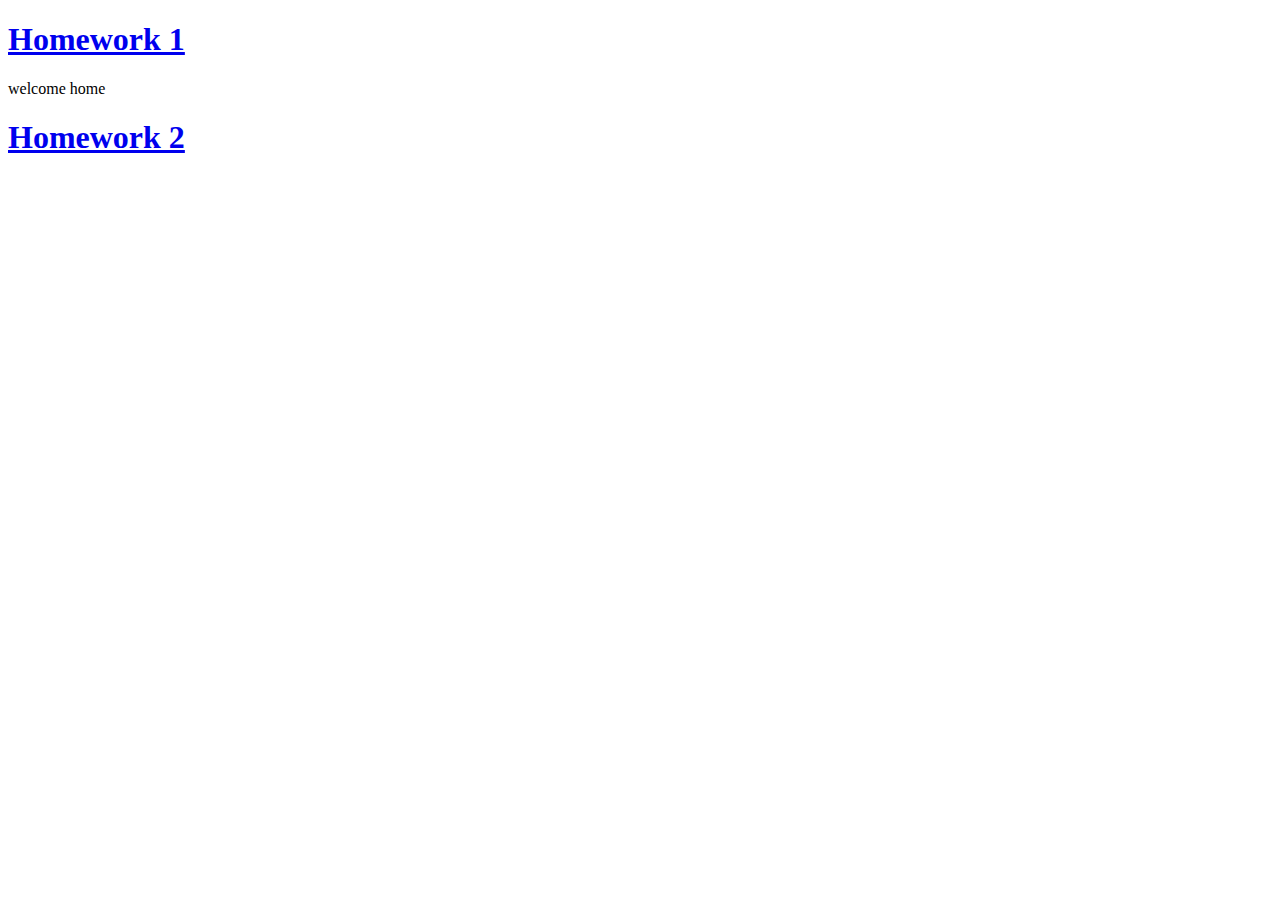
==== home.html @ 85f2f335 "hello" ====
<!DOCTYPE html>
<html>

<head>
    <meta charset="UTF-8">
    <title>title</title>
</head>

<body>
<h1><a href="homework1.html">Homework 1</a></h1>
<p>welcome home</p>
<h1><a href="homework2.html">Homework 2</a></h1>
</body>

</html>
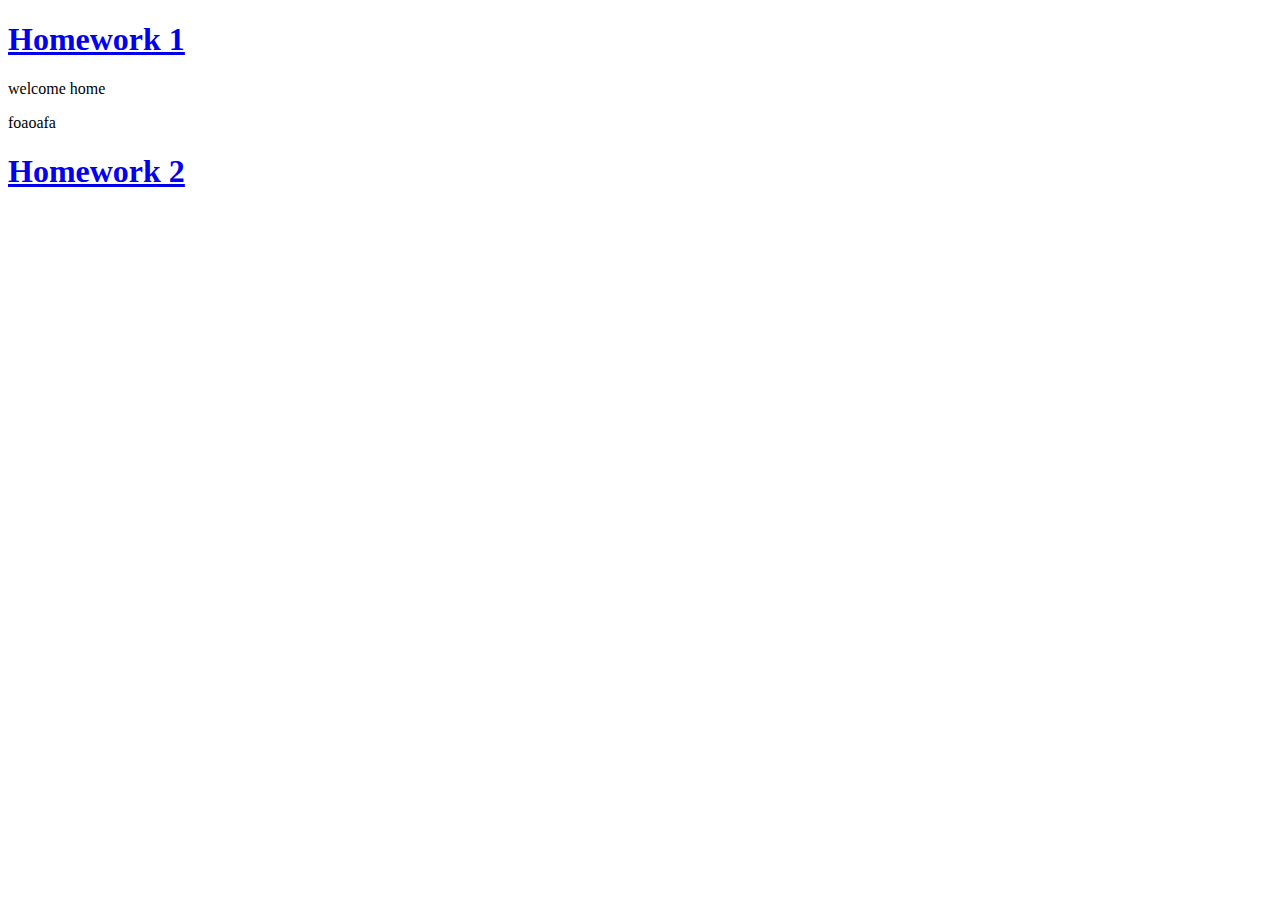
==== commit dfc55d42: "afas" ====
--- a/home.html
+++ b/home.html
@@ -9,6 +9,7 @@
 <body>
 <h1><a href="homework1.html">Homework 1</a></h1>
 <p>welcome home</p>
+<p>foaoafa</p>
 <h1><a href="homework2.html">Homework 2</a></h1>
 </body>
 
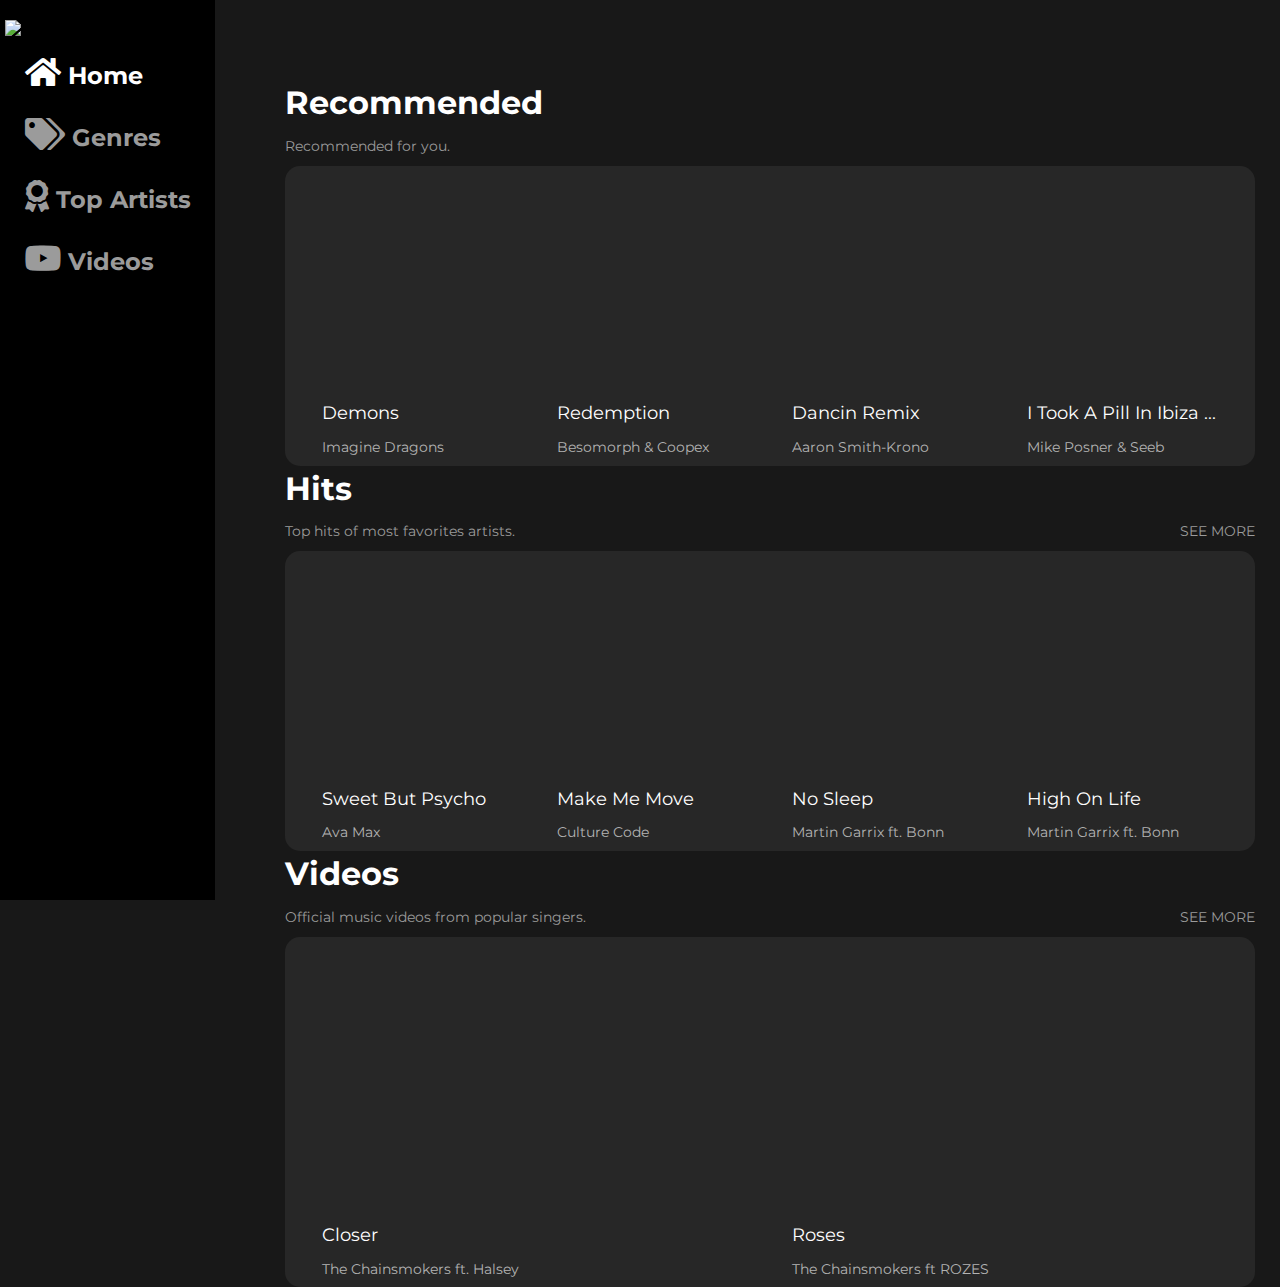
==== commit db81d993: "Fss" ====
--- a/home.html
+++ b/home.html
@@ -1,16 +1,99 @@
 <!DOCTYPE html>
-<html>
-
+<html lang="en">
 <head>
     <meta charset="UTF-8">
-    <title>title</title>
+    <title>Anon - Home</title>
+    <link rel="stylesheet" href="https://maxcdn.bootstrapcdn.com/bootstrap/3.3.7/css/bootstrap.min.css" integrity="sha384-BVYiiSIFeK1dGmJRAkycuHAHRg32OmUcww7on3RYdg4Va+PmSTsz/K68vbdEjh4u" crossorigin="anonymous">
+    <link rel="stylesheet" href="vendors/fontawesome-free-5.11.2-web/css/all.css"/>
+    <link rel="stylesheet" type="text/css" href="css/home.css"/>
+    <link rel="stylesheet" href="https://fonts.googleapis.com/css?family=Montserrat:700,900&display=swap"/>
+    <link rel="icon" type="image/png" href="https://lh3.googleusercontent.com/[base64]s500-no"/>
 </head>
-
 <body>
-<h1><a href="homework1.html">Homework 1</a></h1>
-<p>welcome home</p>
-<p>foaoafa</p>
-<h1><a href="homework2.html">Homework 2</a></h1>
+<div class="row">
+    <section class="left">
+        <a href="https://eqevvsd.herokuapp.com/"><img class="anon" src="https://lh3.googleusercontent.com/[base64]s200-no"/></a>
+        <ul>
+            <li><a class="active" href="http://anonproject.herokuapp.com/"><i class="fas fa-home"></i> Home</a></li>
+            <li><a class="inactive" href="http://anonproject.herokuapp.com/genres.html"><i class="fas fa-tags"></i> Genres</a></li>
+            <li><a class="inactive" href="http://anonproject.herokuapp.com/topartists.html"><i class="fas fa-award"></i> Top Artists</a></li>
+            <li><a class="inactive" href="http://anonproject.herokuapp.com/videos.html"><i class="fab fa-youtube"></i> Videos</a></li>
+        </ul>
+    </section>
+    <section class="right">
+        <div class="msec" style="margin-top: 40px;">
+            <p class="headerl">Recommended</p>
+            <p class="infol">Recommended for you.</p>
+            <div class="col-md-12" style="border-radius: 15px; overflow: hidden;background-color: #272727;height: 300px;">
+                <div style="padding: 22px; height: 100%; overflow: hidden" class="box col-md-3">
+                    <iframe width="100%" height="208.25px" scrolling="yes" frameborder="no" allow="autoplay" src="https://w.soundcloud.com/player/?url=https%3A//api.soundcloud.com/tracks/36650065&color=%239c94a4&auto_play=false&hide_related=true&show_comments=false&show_user=false&show_reposts=false&show_teaser=false&visual=true"></iframe>
+                    <p style="color: #ffffff;  font-size: large;">Demons</p>
+                    <p style="color: #b3b3b3;">Imagine Dragons</p>
+                </div>
+                <div style="overflow: hidden; padding: 22px; height: 100%" class="box col-md-3">
+                    <iframe width="100%" height="208.25px" scrolling="no" frameborder="no" allow="autoplay" src="https://w.soundcloud.com/player/?url=https%3A//api.soundcloud.com/tracks/619885107&color=%23c29675&auto_play=false&hide_related=true&show_comments=false&show_user=false&show_reposts=false&show_teaser=false&visual=true"></iframe>
+                    <p style="color: #ffffff;  font-size: large;">Redemption</p>
+                    <p style="color: #b3b3b3;">Besomorph & Coopex</p>
+                </div>
+                <div style="overflow: hidden; padding: 22px; height: 100%" class="box col-md-3">
+                    <iframe width="100%" height="208.25px" scrolling="no" frameborder="no" allow="autoplay" src="https://w.soundcloud.com/player/?url=https%3A//api.soundcloud.com/tracks/84118776&color=%2355b06a&auto_play=false&hide_related=true&show_comments=false&show_user=false&show_reposts=false&show_teaser=false&visual=true"></iframe>
+                    <p style="color: #ffffff;  font-size: large;">Dancin Remix</p>
+                    <p style="color: #b3b3b3;">Aaron Smith-Krono</p>
+                </div>
+                <div style="overflow: hidden; padding: 22px; height: 100%" class="box col-md-3">
+                    <iframe width="100%" height="208.25px" scrolling="no" frameborder="no" allow="autoplay" src="https://w.soundcloud.com/player/?url=https%3A//api.soundcloud.com/tracks/260013482&color=%23ff5500&auto_play=false&hide_related=true&show_comments=false&show_user=false&show_reposts=false&show_teaser=false&visual=true"></iframe>
+                    <p style="color: #ffffff;  font-size: large;">I Took A Pill In Ibiza ...</p>
+                    <p style="color: #b3b3b3;">Mike Posner & Seeb</p>
+                </div>
+            </div>
+        </div>
+        <div class="msec">
+            <p class="headerl">Hits</p>
+            <a class="seeall" href="#">SEE MORE</a>
+            <p class="infol">Top hits of most favorites artists.</p>
+            <div class="col-md-12" style="border-radius: 15px; overflow: hidden;background-color: #272727;height: 300px;">
+                <div class="col-md-3 box" style="padding: 22px; height: 100%;">
+                    <iframe width="100%" height="208.25px" scrolling="no" frameborder="no" allow="autoplay" src="https://w.soundcloud.com/player/?url=https%3A//api.soundcloud.com/tracks/486495918&color=%23a83044&auto_play=false&hide_related=true&show_comments=false&show_user=false&show_reposts=false&show_teaser=false&visual=true"></iframe>
+                    <p style="color: #ffffff;  font-size: large;">Sweet But Psycho</p>
+                    <p style="color: #b3b3b3;">Ava Max</p>
+                </div>
+                <div class="col-md-3 box" style="padding: 22px; height: 100%;">
+                    <iframe width="100%" height="208.25px" scrolling="no" frameborder="no" allow="autoplay" src="https://w.soundcloud.com/player/?url=https%3A//api.soundcloud.com/tracks/297893459&color=%23847c74&auto_play=false&hide_related=true&show_comments=false&show_user=false&show_reposts=false&show_teaser=false&visual=true"></iframe>
+                    <p style="color: #ffffff;  font-size: large;">Make Me Move</p>
+                    <p style="color: #b3b3b3;">Culture Code</p>
+                </div>
+                <div class="col-md-3 box" style="padding: 22px; height: 100%;">
+                    <iframe width="100%" height="208.25px" scrolling="no" frameborder="no" allow="autoplay" src="https://w.soundcloud.com/player/?url=https%3A//api.soundcloud.com/tracks/578933490&color=%23544c44&auto_play=false&hide_related=true&show_comments=false&show_user=false&show_reposts=false&show_teaser=false&visual=true"></iframe>
+                    <p style="color: #ffffff;  font-size: large;">No Sleep</p>
+                    <p style="color: #b3b3b3;">Martin Garrix ft. Bonn</p>
+                </div>
+                <div class="col-md-3 box" style="padding: 22px; height: 100%;">
+                    <iframe width="100%" height="208.25px" scrolling="no" frameborder="no" allow="autoplay" src="https://w.soundcloud.com/player/?url=https%3A//api.soundcloud.com/tracks/478430433&color=%2318201f&auto_play=false&hide_related=true&show_comments=false&show_user=false&show_reposts=false&show_teaser=false&visual=true"></iframe>
+                    <p style="color: #ffffff;  font-size: large;">High On Life</p>
+                    <p style="color: #b3b3b3;">Martin Garrix ft. Bonn</p>
+                </div>
+            </div>
+        </div>
+        <div class="msec">
+            <p class="headerl">Videos</p>
+            <a class="seeall" href="#">SEE MORE</a>
+            <p class="infol">Official music videos from popular singers.</p>
+            <div class="col-md-12" style="border-radius: 15px; overflow: hidden;background-color: #272727;height: 350px;">
+                <div class="col-md-6 box" style="padding: 22px; height: 100%;">
+                    <iframe width="460" height="259" src="https://www.youtube-nocookie.com/embed/PT2_F-1esPk" frameborder="0" allow="accelerometer; autoplay; encrypted-media; gyroscope; picture-in-picture" allowfullscreen></iframe>
+                    <p style="color: #ffffff;  font-size: large;">Closer</p>
+                    <p style="color: #b3b3b3;">The Chainsmokers ft. Halsey</p>
+                </div>
+                <div class="col-md-6 box" style="padding: 22px; height: 100%;">
+                    <iframe width="460" height="259" src="https://www.youtube-nocookie.com/embed/mBZdHuZCfic" frameborder="0" allow="accelerometer; autoplay; encrypted-media; gyroscope; picture-in-picture" allowfullscreen></iframe>
+                    <p style="color: #ffffff;  font-size: large;">Roses</p>
+                    <p style="color: #b3b3b3;">The Chainsmokers ft ROZES</p>
+                </div>
+            </div>
+        </div>
+    </section>
+</div>
+<script type="text/javascript" src="js/jquery3.4.1.js"></script>
+<script src="https://maxcdn.bootstrapcdn.com/bootstrap/3.3.7/js/bootstrap.min.js" integrity="sha384-Tc5IQib027qvyjSMfHjOMaLkfuWVxZxUPnCJA7l2mCWNIpG9mGCD8wGNIcPD7Txa" crossorigin="anonymous"></script>
 </body>
-
 </html>--- a/css/home.css
+++ b/css/home.css
@@ -0,0 +1,126 @@
+*{
+    font-family: 'Montserrat', sans-serif;
+}
+body{
+    background-color: #181818;
+}
+ul{
+    list-style: none;
+}
+.left li a{
+    text-decoration: none;
+    margin-top: 10px;
+    text-align: center;
+    text-transform: ;
+    font-weight: bold;
+    font-size: x-large;
+    margin-bottom: 20px;
+}
+.active{
+    color: #ffffff;
+}
+.inactive{
+    color: #9b9b9b;
+}
+.left ul li a:hover{
+    color: #ffffff;
+}
+.fa-home{
+    font-size: xx-large;
+    color: #ffffff;
+    padding-top: 20px;
+    padding-bottom: 10px;
+}
+.fa-youtube{
+    font-size: xx-large;
+    color: #9b9b9b;
+    padding-top: 20px;
+    padding-bottom: 10px;
+}
+.fa-tags{
+    font-size: xx-large;
+    color: #9b9b9b;
+    padding-top: 20px;
+    padding-bottom: 10px;
+}
+.fa-award{
+    font-size: xx-large;
+    color: #9b9b9b;
+    padding-top: 20px;
+    padding-bottom: 10px;
+}
+.left{
+    position: fixed;
+    background-color: #000000;
+    float: left;
+    height: 100%;
+    width: 230px;
+}
+.left .anon{
+    margin-left: 20px;
+    margin-top: 20px;
+}
+.right{
+    float: left;
+    padding-left: 230px;
+    width: 100%;
+}
+.headerl{
+    color: #ffffff;
+    font-weight: bold;
+    font-size: xx-large;
+}
+.infol{
+    color: #9b9b9b;
+}
+.right .msec{
+    margin-left: 30px;
+    padding: 40px;
+}
+.seeall{
+    float: right;
+    color: #9b9b9b;
+}
+.seeall:hover{
+    text-decoration: none;
+    color: #ffffff;
+}
+
+
+
+
+
+
+
+
+
+
+
+
+
+
+
+
+
+
+
+
+
+
+
+
+
+
+
+
+
+
+
+
+
+
+
+
+
+
+
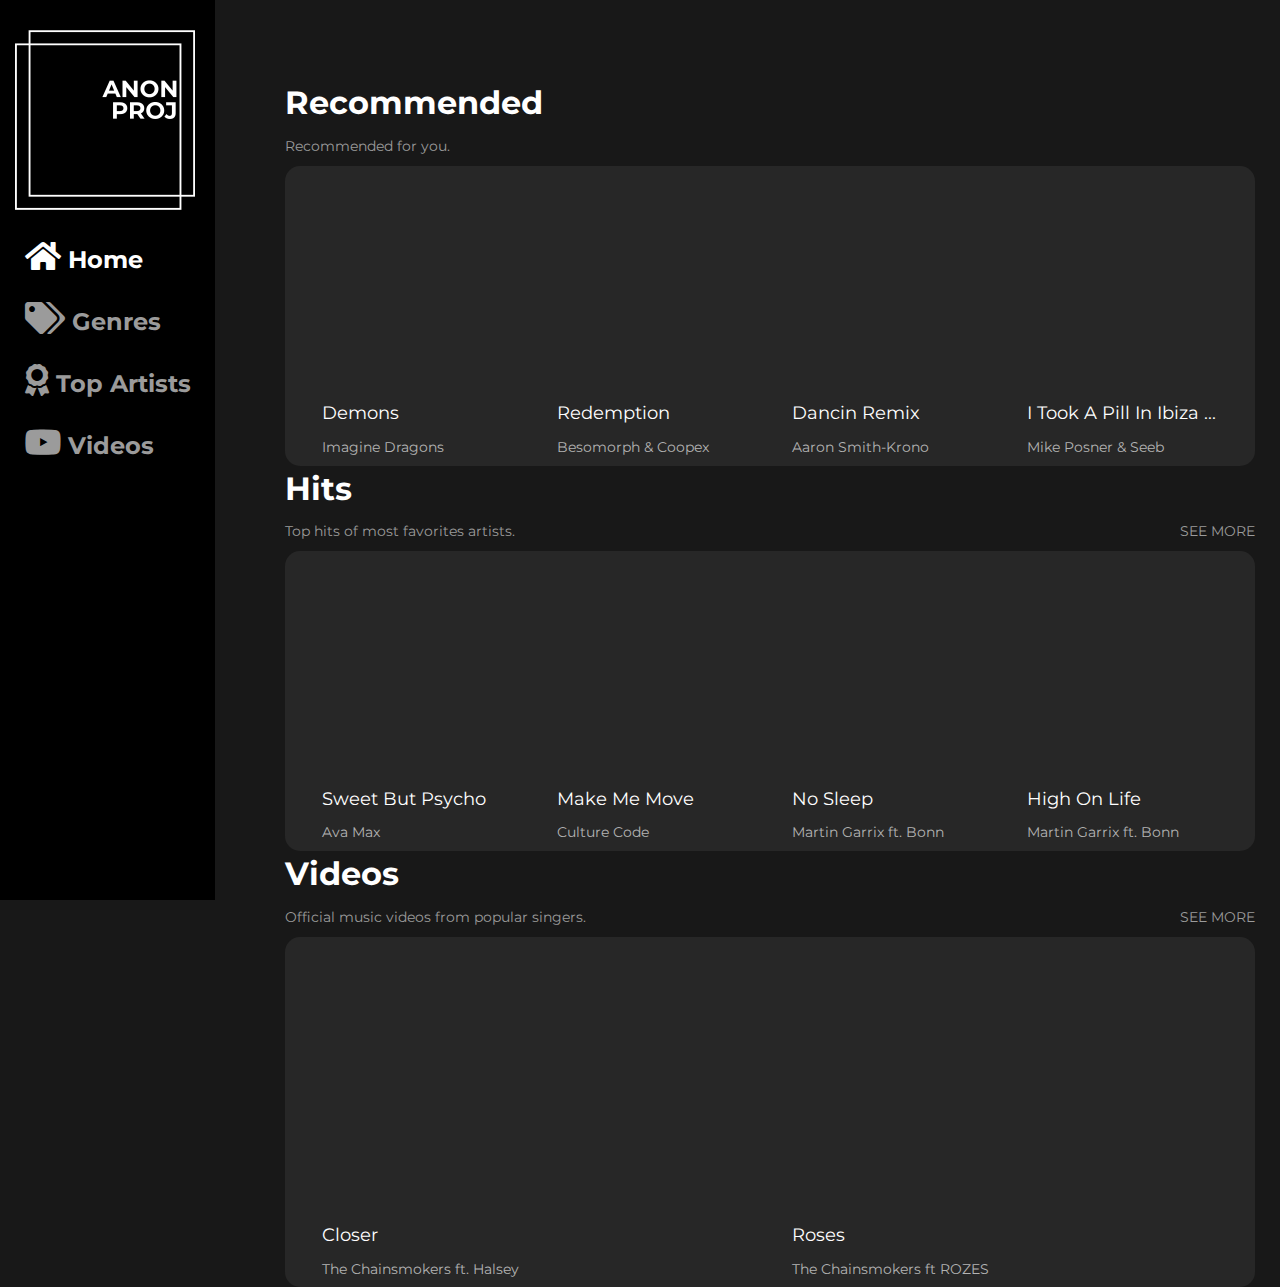
==== commit 214893d7: "Fd" ====
--- a/home.html
+++ b/home.html
@@ -7,12 +7,12 @@
     <link rel="stylesheet" href="vendors/fontawesome-free-5.11.2-web/css/all.css"/>
     <link rel="stylesheet" type="text/css" href="css/home.css"/>
     <link rel="stylesheet" href="https://fonts.googleapis.com/css?family=Montserrat:700,900&display=swap"/>
-    <link rel="icon" type="image/png" href="https://lh3.googleusercontent.com/[base64]s500-no"/>
+    <link rel="icon" type="image/png" href="image/WHITE_ANON.png"/>
 </head>
 <body>
 <div class="row">
     <section class="left">
-        <a href="https://eqevvsd.herokuapp.com/"><img class="anon" src="https://lh3.googleusercontent.com/[base64]s200-no"/></a>
+        <a href="http://anonproject.herokuapp.com/"><img class="anon" src="image/WHITE_ANON.png"/>
         <ul>
             <li><a class="active" href="http://anonproject.herokuapp.com/"><i class="fas fa-home"></i> Home</a></li>
             <li><a class="inactive" href="http://anonproject.herokuapp.com/genres.html"><i class="fas fa-tags"></i> Genres</a></li>
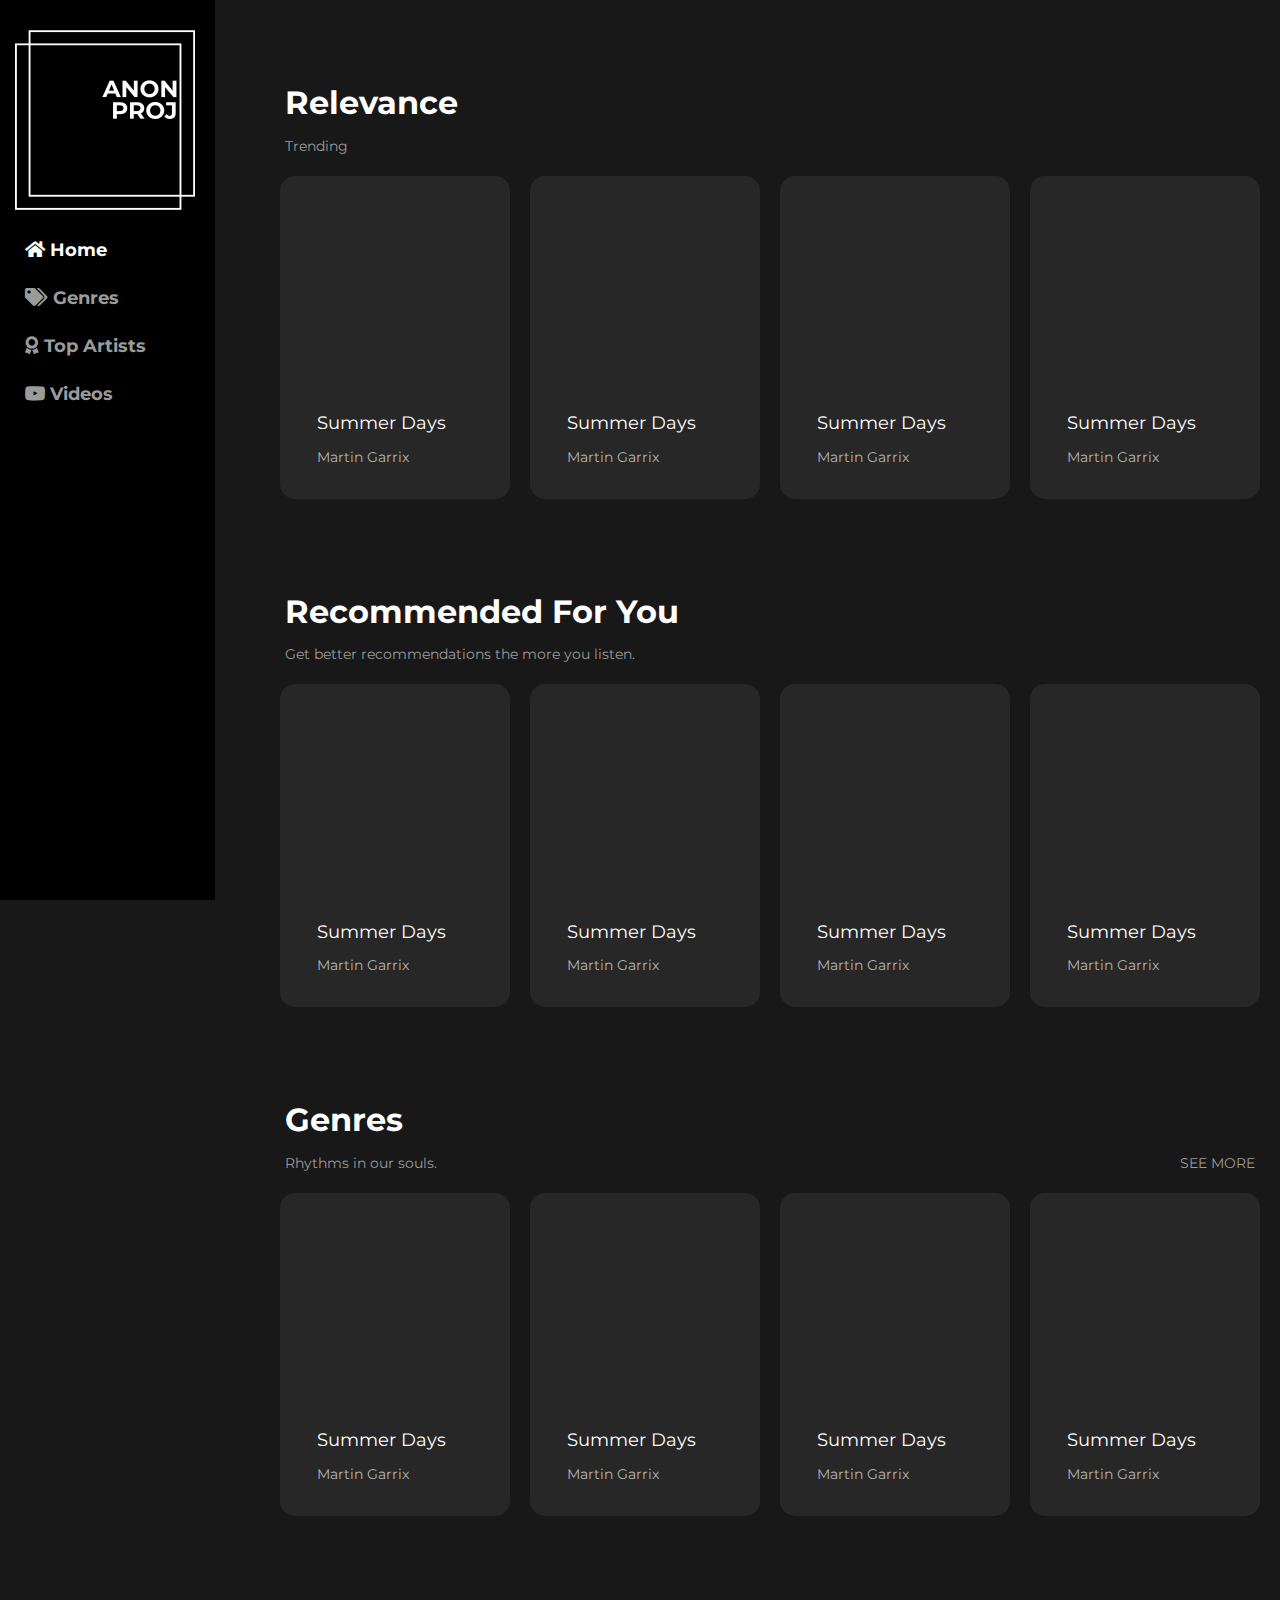
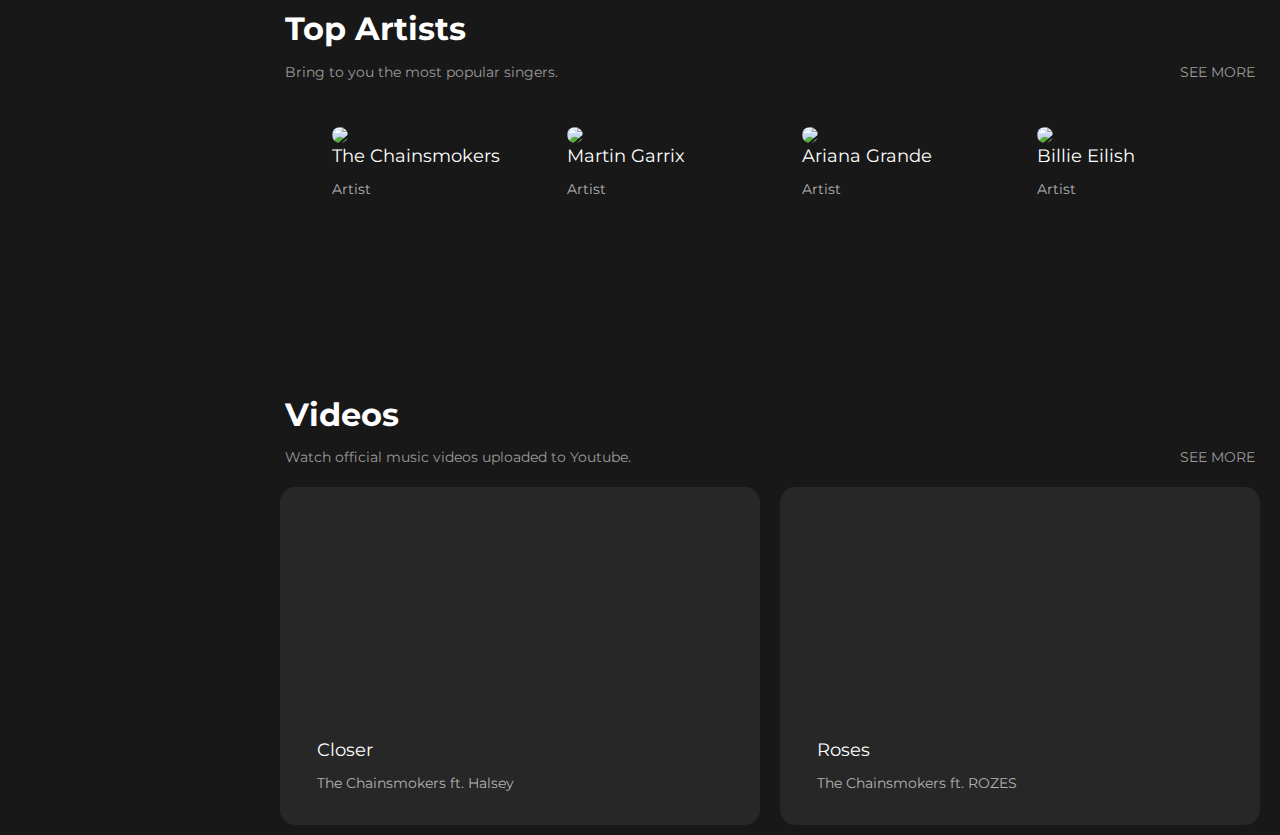
==== commit 068a57ba: "fs" ====
--- a/home.html
+++ b/home.html
@@ -21,73 +21,158 @@
         </ul>
     </section>
     <section class="right">
-        <div class="msec" style="margin-top: 40px;">
-            <p class="headerl">Recommended</p>
-            <p class="infol">Recommended for you.</p>
-            <div class="col-md-12" style="border-radius: 15px; overflow: hidden;background-color: #272727;height: 300px;">
-                <div style="padding: 22px; height: 100%; overflow: hidden" class="box col-md-3">
-                    <iframe width="100%" height="208.25px" scrolling="yes" frameborder="no" allow="autoplay" src="https://w.soundcloud.com/player/?url=https%3A//api.soundcloud.com/tracks/36650065&color=%239c94a4&auto_play=false&hide_related=true&show_comments=false&show_user=false&show_reposts=false&show_teaser=false&visual=true"></iframe>
-                    <p style="color: #ffffff;  font-size: large;">Demons</p>
-                    <p style="color: #b3b3b3;">Imagine Dragons</p>
+        <div class="msec" style="margin-top: 40px">
+        <p class="headerl">Relevance</p>
+        <p class="infol">Trending</p>
+        <div class="row" style=" overflow: hidden;">
+            <div class="col-md-3 box" style="padding: 22px; height: 100%;background-color: #272727;border-radius: 15px;">
+                <div class="col-md-12">
+                    <iframe width="100%" height="208.25px" scrolling="no" frameborder="no" allow="autoplay" src="https://w.soundcloud.com/player/?url=https%3A//api.soundcloud.com/tracks/611175963&color=%23487e86&auto_play=false&hide_related=true&show_comments=false&show_user=false&show_reposts=false&show_teaser=false&visual=true"></iframe>
+                    <p style="color: #ffffff;  font-size: large;">Summer Days</p>
+                    <p style="color: #b3b3b3;">Martin Garrix</p>
                 </div>
-                <div style="overflow: hidden; padding: 22px; height: 100%" class="box col-md-3">
-                    <iframe width="100%" height="208.25px" scrolling="no" frameborder="no" allow="autoplay" src="https://w.soundcloud.com/player/?url=https%3A//api.soundcloud.com/tracks/619885107&color=%23c29675&auto_play=false&hide_related=true&show_comments=false&show_user=false&show_reposts=false&show_teaser=false&visual=true"></iframe>
-                    <p style="color: #ffffff;  font-size: large;">Redemption</p>
-                    <p style="color: #b3b3b3;">Besomorph & Coopex</p>
+             </div>
+            <div class="col-md-3 box" style="padding: 22px; height: 100%;background-color: #272727;border-radius: 15px;">
+                <div class="col-md-12">
+                    <iframe width="100%" height="208.25px" scrolling="no" frameborder="no" allow="autoplay" src="https://w.soundcloud.com/player/?url=https%3A//api.soundcloud.com/tracks/611175963&color=%23487e86&auto_play=false&hide_related=true&show_comments=false&show_user=false&show_reposts=false&show_teaser=false&visual=true"></iframe>
+                    <p style="color: #ffffff;  font-size: large;">Summer Days</p>
+                    <p style="color: #b3b3b3;">Martin Garrix</p>
                 </div>
-                <div style="overflow: hidden; padding: 22px; height: 100%" class="box col-md-3">
-                    <iframe width="100%" height="208.25px" scrolling="no" frameborder="no" allow="autoplay" src="https://w.soundcloud.com/player/?url=https%3A//api.soundcloud.com/tracks/84118776&color=%2355b06a&auto_play=false&hide_related=true&show_comments=false&show_user=false&show_reposts=false&show_teaser=false&visual=true"></iframe>
-                    <p style="color: #ffffff;  font-size: large;">Dancin Remix</p>
-                    <p style="color: #b3b3b3;">Aaron Smith-Krono</p>
+            </div>
+            <div class="col-md-3 box" style="padding: 22px; height: 100%;background-color: #272727;border-radius: 15px;">
+                <div class="col-md-12">
+                    <iframe width="100%" height="208.25px" scrolling="no" frameborder="no" allow="autoplay" src="https://w.soundcloud.com/player/?url=https%3A//api.soundcloud.com/tracks/611175963&color=%23487e86&auto_play=false&hide_related=true&show_comments=false&show_user=false&show_reposts=false&show_teaser=false&visual=true"></iframe>
+                    <p style="color: #ffffff;  font-size: large;">Summer Days</p>
+                     <p style="color: #b3b3b3;">Martin Garrix</p>
                 </div>
-                <div style="overflow: hidden; padding: 22px; height: 100%" class="box col-md-3">
-                    <iframe width="100%" height="208.25px" scrolling="no" frameborder="no" allow="autoplay" src="https://w.soundcloud.com/player/?url=https%3A//api.soundcloud.com/tracks/260013482&color=%23ff5500&auto_play=false&hide_related=true&show_comments=false&show_user=false&show_reposts=false&show_teaser=false&visual=true"></iframe>
-                    <p style="color: #ffffff;  font-size: large;">I Took A Pill In Ibiza ...</p>
-                    <p style="color: #b3b3b3;">Mike Posner & Seeb</p>
+            </div>
+            <div class="col-md-3 box" style="padding: 22px; height: 100%;background-color: #272727;border-radius: 15px;">
+                <div class="col-md-12">
+                    <iframe width="100%" height="208.25px" scrolling="no" frameborder="no" allow="autoplay" src="https://w.soundcloud.com/player/?url=https%3A//api.soundcloud.com/tracks/611175963&color=%23487e86&auto_play=false&hide_related=true&show_comments=false&show_user=false&show_reposts=false&show_teaser=false&visual=true"></iframe>
+                    <p style="color: #ffffff;  font-size: large;">Summer Days</p>
+                    <p style="color: #b3b3b3;">Martin Garrix</p>
+                </div>
+             </div>
+        </div>
+    </div>
+        <div class="msec" style="margin-top: 40px">
+    <p class="headerl">Recommended For You</p>
+    <p class="infol">Get better recommendations the more you listen.</p>
+    <div class="row" style=" overflow: hidden;">
+        <div class="col-md-3 box" style="padding: 22px; height: 100%;background-color: #272727;border-radius: 15px;">
+            <div class="col-md-12">
+                <iframe width="100%" height="208.25px" scrolling="no" frameborder="no" allow="autoplay" src="https://w.soundcloud.com/player/?url=https%3A//api.soundcloud.com/tracks/611175963&color=%23487e86&auto_play=false&hide_related=true&show_comments=false&show_user=false&show_reposts=false&show_teaser=false&visual=true"></iframe>
+                <p style="color: #ffffff;  font-size: large;">Summer Days</p>
+                <p style="color: #b3b3b3;">Martin Garrix</p>
+            </div>
+        </div>
+        <div class="col-md-3 box" style="padding: 22px; height: 100%;background-color: #272727;border-radius: 15px;">
+            <div class="col-md-12">
+                <iframe width="100%" height="208.25px" scrolling="no" frameborder="no" allow="autoplay" src="https://w.soundcloud.com/player/?url=https%3A//api.soundcloud.com/tracks/611175963&color=%23487e86&auto_play=false&hide_related=true&show_comments=false&show_user=false&show_reposts=false&show_teaser=false&visual=true"></iframe>
+                <p style="color: #ffffff;  font-size: large;">Summer Days</p>
+                <p style="color: #b3b3b3;">Martin Garrix</p>
+            </div>
+        </div>
+        <div class="col-md-3 box" style="padding: 22px; height: 100%;background-color: #272727;border-radius: 15px;">
+            <div class="col-md-12">
+                <iframe width="100%" height="208.25px" scrolling="no" frameborder="no" allow="autoplay" src="https://w.soundcloud.com/player/?url=https%3A//api.soundcloud.com/tracks/611175963&color=%23487e86&auto_play=false&hide_related=true&show_comments=false&show_user=false&show_reposts=false&show_teaser=false&visual=true"></iframe>
+                <p style="color: #ffffff;  font-size: large;">Summer Days</p>
+                <p style="color: #b3b3b3;">Martin Garrix</p>
+            </div>
+        </div>
+        <div class="col-md-3 box" style="padding: 22px; height: 100%;background-color: #272727;border-radius: 15px;">
+            <div class="col-md-12">
+                <iframe width="100%" height="208.25px" scrolling="no" frameborder="no" allow="autoplay" src="https://w.soundcloud.com/player/?url=https%3A//api.soundcloud.com/tracks/611175963&color=%23487e86&auto_play=false&hide_related=true&show_comments=false&show_user=false&show_reposts=false&show_teaser=false&visual=true"></iframe>
+                <p style="color: #ffffff;  font-size: large;">Summer Days</p>
+                <p style="color: #b3b3b3;">Martin Garrix</p>
+            </div>
+        </div>
+    </div>
+</div>
+        <div class="msec" style="margin-top: 40px">
+    <p class="headerl">Genres</p>
+    <a class="seeall" href="http://anonproject.herokuapp.com/genres.html">SEE MORE</a>
+    <p class="infol">Rhythms in our souls.</p>
+    <div class="row" style=" overflow: hidden;">
+        <div class="col-md-3 box" style="padding: 22px; height: 100%;background-color: #272727;border-radius: 15px;">
+            <div class="col-md-12">
+                <iframe width="100%" height="208.25px" scrolling="no" frameborder="no" allow="autoplay" src="https://w.soundcloud.com/player/?url=https%3A//api.soundcloud.com/tracks/611175963&color=%23487e86&auto_play=false&hide_related=true&show_comments=false&show_user=false&show_reposts=false&show_teaser=false&visual=true"></iframe>
+                <p style="color: #ffffff;  font-size: large;">Summer Days</p>
+                <p style="color: #b3b3b3;">Martin Garrix</p>
+            </div>
+        </div>
+        <div class="col-md-3 box" style="padding: 22px; height: 100%;background-color: #272727;border-radius: 15px;">
+            <div class="col-md-12">
+                <iframe width="100%" height="208.25px" scrolling="no" frameborder="no" allow="autoplay" src="https://w.soundcloud.com/player/?url=https%3A//api.soundcloud.com/tracks/611175963&color=%23487e86&auto_play=false&hide_related=true&show_comments=false&show_user=false&show_reposts=false&show_teaser=false&visual=true"></iframe>
+                <p style="color: #ffffff;  font-size: large;">Summer Days</p>
+                <p style="color: #b3b3b3;">Martin Garrix</p>
+            </div>
+        </div>
+        <div class="col-md-3 box" style="padding: 22px; height: 100%;background-color: #272727;border-radius: 15px;">
+            <div class="col-md-12">
+                <iframe width="100%" height="208.25px" scrolling="no" frameborder="no" allow="autoplay" src="https://w.soundcloud.com/player/?url=https%3A//api.soundcloud.com/tracks/611175963&color=%23487e86&auto_play=false&hide_related=true&show_comments=false&show_user=false&show_reposts=false&show_teaser=false&visual=true"></iframe>
+                <p style="color: #ffffff;  font-size: large;">Summer Days</p>
+                <p style="color: #b3b3b3;">Martin Garrix</p>
+            </div>
+        </div>
+        <div class="col-md-3 box" style="padding: 22px; height: 100%;background-color: #272727;border-radius: 15px;">
+            <div class="col-md-12">
+                <iframe width="100%" height="208.25px" scrolling="no" frameborder="no" allow="autoplay" src="https://w.soundcloud.com/player/?url=https%3A//api.soundcloud.com/tracks/611175963&color=%23487e86&auto_play=false&hide_related=true&show_comments=false&show_user=false&show_reposts=false&show_teaser=false&visual=true"></iframe>
+                <p style="color: #ffffff;  font-size: large;">Summer Days</p>
+                <p style="color: #b3b3b3;">Martin Garrix</p>
+            </div>
+        </div>
+    </div>
+</div>
+        <div class="msec" style="margin-top: 40px">
+            <p class="headerl">Top Artists</p>
+            <a class="seeall" href="http://anonproject.herokuapp.com/topartists.html">SEE MORE</a>
+            <p class="infol">Bring to you the most popular singers.</p>
+            <div class="col-md-12 col-xs-12 col-sm-12 col-lg-12" style="border-radius: 15px; overflow: hidden; height: 300px;">
+                <div class="col-md-3 col-xs-3 col-sm-3 col-lg-3 box" style="padding: 22px; height: 100%; overflow: hidden;">
+                    <a href="#"><img style="border-radius: 100%; height: auto; width: 100%" src="https://yt3.ggpht.com/a/AGF-l7-l-6j1IgUYneu_oeKHXN7ndtdLslaklRed3g=s288-c-k-c0xffffffff-no-rj-mo"/></a>
+                    <p style="color: #ffffff;  font-size: large;">The Chainsmokers</p>
+                    <p style="color: #b3b3b3;">Artist</p>
+                </div>
+                <div class="col-md-3 col-xs-3 col-sm-3 col-lg-3 box" style="padding: 22px; height: 100%; overflow: hidden;">
+                    <a href="#"><img style="border-radius: 100%; height: auto; width: 100%" src="https://yt3.ggpht.com/a/AGF-l78q93xLts3A_ZL0ZetQ4JpMdeOxq624ENl3tg=s288-c-k-c0xffffffff-no-rj-mo"/></a>
+                    <p style="color: #ffffff;  font-size: large;">Martin Garrix</p>
+                    <p style="color: #b3b3b3;">Artist</p>
+                </div>
+                <div class="col-md-3 col-xs-3 col-sm-3 col-lg-3 box" style="padding: 22px; height: 100%; overflow: hidden;">
+                    <a href="#"><img style="border-radius: 100%; height: auto; width: 100%" src="https://yt3.ggpht.com/a/AGF-l7-lV1E-93ZFAKjZv4B48fb_BArHVPCPGHlLIA=s288-c-k-c0xffffffff-no-rj-mo"/></a>
+                    <p style="color: #ffffff;  font-size: large;">Ariana Grande</p>
+                    <p style="color: #b3b3b3;">Artist</p>
+                </div>
+                <div class="col-md-3 col-xs-3 col-sm-3 col-lg-3 box" style="padding: 22px; height: 100%; overflow: hidden;">
+                    <a href="#"><img style="border-radius: 100%; height: auto; width: 100%" src="https://yt3.ggpht.com/a/AGF-l78g8jP2oznmRKteVHzbBrFQ9PgQsd2tj6N-5g=s288-c-k-c0xffffffff-no-rj-mo"/></a>
+                    <p style="color: #ffffff;  font-size: large;">Billie Eilish</p>
+                    <p style="color: #b3b3b3;">Artist</p>
                 </div>
             </div>
         </div>
-        <div class="msec">
-            <p class="headerl">Hits</p>
-            <a class="seeall" href="#">SEE MORE</a>
-            <p class="infol">Top hits of most favorites artists.</p>
-            <div class="col-md-12" style="border-radius: 15px; overflow: hidden;background-color: #272727;height: 300px;">
-                <div class="col-md-3 box" style="padding: 22px; height: 100%;">
-                    <iframe width="100%" height="208.25px" scrolling="no" frameborder="no" allow="autoplay" src="https://w.soundcloud.com/player/?url=https%3A//api.soundcloud.com/tracks/486495918&color=%23a83044&auto_play=false&hide_related=true&show_comments=false&show_user=false&show_reposts=false&show_teaser=false&visual=true"></iframe>
-                    <p style="color: #ffffff;  font-size: large;">Sweet But Psycho</p>
-                    <p style="color: #b3b3b3;">Ava Max</p>
+        <div class="msec" style="margin-top: 40px">
+            <p class="headerl">Videos</p>
+            <a class="seeall" href="http://anonproject.herokuapp.com/videos.html">SEE MORE</a>
+            <p class="infol">Watch official music videos uploaded to Youtube.</p>
+            <div class="row justify-content-around" style=" overflow: hidden;height: auto;">
+                <div class="col-md-6 box" style="padding: 22px; height: 100%;background-color: #272727;border-radius: 15px;">
+                    <div class="col-md-12">
+                        <div class="embed-responsive embed-responsive-16by9">
+                            <iframe class="embed-responsive-item" src="https://www.youtube-nocookie.com/embed/PT2_F-1esPk" allowfullscreen></iframe>
+                        </div>
+                        <p style="color: #ffffff;  font-size: large;">Closer</p>
+                        <p style="color: #b3b3b3;">The Chainsmokers ft. Halsey</p>
+                    </div>
                 </div>
-                <div class="col-md-3 box" style="padding: 22px; height: 100%;">
-                    <iframe width="100%" height="208.25px" scrolling="no" frameborder="no" allow="autoplay" src="https://w.soundcloud.com/player/?url=https%3A//api.soundcloud.com/tracks/297893459&color=%23847c74&auto_play=false&hide_related=true&show_comments=false&show_user=false&show_reposts=false&show_teaser=false&visual=true"></iframe>
-                    <p style="color: #ffffff;  font-size: large;">Make Me Move</p>
-                    <p style="color: #b3b3b3;">Culture Code</p>
-                </div>
-                <div class="col-md-3 box" style="padding: 22px; height: 100%;">
-                    <iframe width="100%" height="208.25px" scrolling="no" frameborder="no" allow="autoplay" src="https://w.soundcloud.com/player/?url=https%3A//api.soundcloud.com/tracks/578933490&color=%23544c44&auto_play=false&hide_related=true&show_comments=false&show_user=false&show_reposts=false&show_teaser=false&visual=true"></iframe>
-                    <p style="color: #ffffff;  font-size: large;">No Sleep</p>
-                    <p style="color: #b3b3b3;">Martin Garrix ft. Bonn</p>
-                </div>
-                <div class="col-md-3 box" style="padding: 22px; height: 100%;">
-                    <iframe width="100%" height="208.25px" scrolling="no" frameborder="no" allow="autoplay" src="https://w.soundcloud.com/player/?url=https%3A//api.soundcloud.com/tracks/478430433&color=%2318201f&auto_play=false&hide_related=true&show_comments=false&show_user=false&show_reposts=false&show_teaser=false&visual=true"></iframe>
-                    <p style="color: #ffffff;  font-size: large;">High On Life</p>
-                    <p style="color: #b3b3b3;">Martin Garrix ft. Bonn</p>
-                </div>
-            </div>
-        </div>
-        <div class="msec">
-            <p class="headerl">Videos</p>
-            <a class="seeall" href="#">SEE MORE</a>
-            <p class="infol">Official music videos from popular singers.</p>
-            <div class="col-md-12" style="border-radius: 15px; overflow: hidden;background-color: #272727;height: 350px;">
-                <div class="col-md-6 box" style="padding: 22px; height: 100%;">
-                    <iframe width="460" height="259" src="https://www.youtube-nocookie.com/embed/PT2_F-1esPk" frameborder="0" allow="accelerometer; autoplay; encrypted-media; gyroscope; picture-in-picture" allowfullscreen></iframe>
-                    <p style="color: #ffffff;  font-size: large;">Closer</p>
-                    <p style="color: #b3b3b3;">The Chainsmokers ft. Halsey</p>
-                </div>
-                <div class="col-md-6 box" style="padding: 22px; height: 100%;">
-                    <iframe width="460" height="259" src="https://www.youtube-nocookie.com/embed/mBZdHuZCfic" frameborder="0" allow="accelerometer; autoplay; encrypted-media; gyroscope; picture-in-picture" allowfullscreen></iframe>
-                    <p style="color: #ffffff;  font-size: large;">Roses</p>
-                    <p style="color: #b3b3b3;">The Chainsmokers ft ROZES</p>
+                <div class="col-md-6 box" style="padding: 22px; height: 100%;background-color: #272727;border-radius: 15px;">
+                    <div class="col-md-12">
+                        <div class="embed-responsive embed-responsive-16by9">
+                            <iframe class="embed-responsive-item" src="https://www.youtube-nocookie.com/embed/mBZdHuZCfic" allowfullscreen></iframe>
+                        </div>
+                        <p style="color: #ffffff;  font-size: large;">Roses</p>
+                        <p style="color: #b3b3b3;">The Chainsmokers ft. ROZES</p>
+                    </div>
                 </div>
             </div>
         </div>
--- a/css/home.css
+++ b/css/home.css
@@ -13,7 +13,7 @@
     text-align: center;
     text-transform: ;
     font-weight: bold;
-    font-size: x-large;
+    font-size: large;
     margin-bottom: 20px;
 }
 .active{
@@ -26,25 +26,25 @@
     color: #ffffff;
 }
 .fa-home{
-    font-size: xx-large;
+    font-size: large;
     color: #ffffff;
     padding-top: 20px;
     padding-bottom: 10px;
 }
 .fa-youtube{
-    font-size: xx-large;
+    font-size: large;
     color: #9b9b9b;
     padding-top: 20px;
     padding-bottom: 10px;
 }
 .fa-tags{
-    font-size: xx-large;
+    font-size: large;
     color: #9b9b9b;
     padding-top: 20px;
     padding-bottom: 10px;
 }
 .fa-award{
-    font-size: xx-large;
+    font-size: large;
     color: #9b9b9b;
     padding-top: 20px;
     padding-bottom: 10px;
@@ -75,7 +75,7 @@
 }
 .right .msec{
     margin-left: 30px;
-    padding: 40px;
+    padding: 40px 40px 0px 40px;
 }
 .seeall{
     float: right;
@@ -84,6 +84,14 @@
 .seeall:hover{
     text-decoration: none;
     color: #ffffff;
+}
+.col-md-3{
+    margin:10px;
+    width: calc(25% - 20px);
+}
+.col-md-6{
+    margin:10px;
+    width: calc(50% - 20px);
 }
 
 
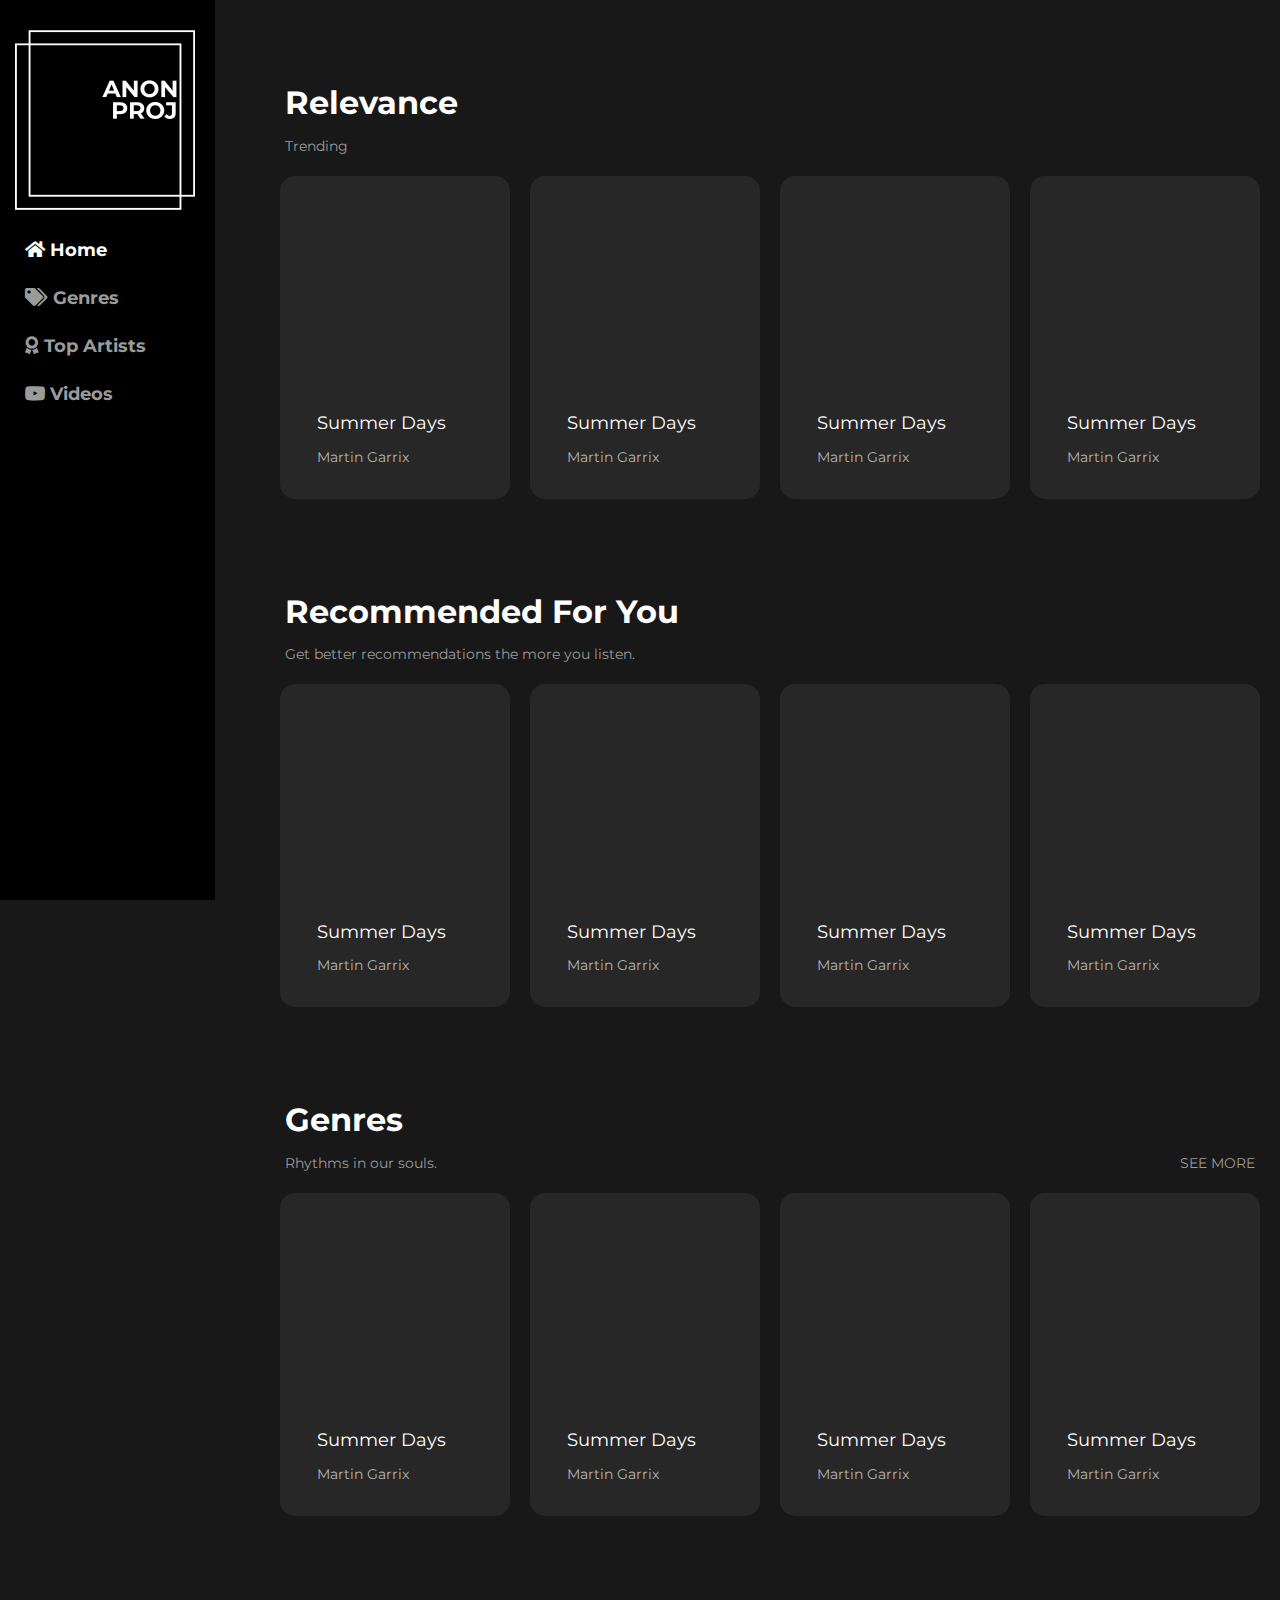
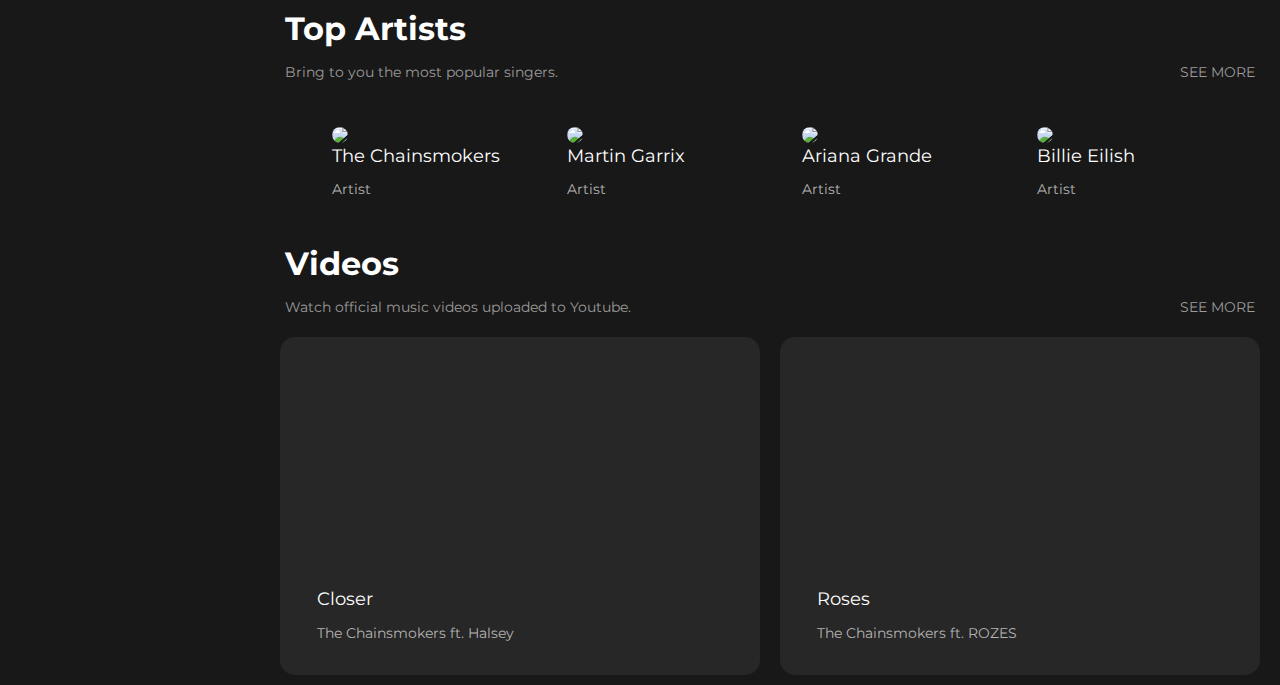
==== commit 49a37436: "fds" ====
--- a/home.html
+++ b/home.html
@@ -128,7 +128,7 @@
             <p class="headerl">Top Artists</p>
             <a class="seeall" href="http://anonproject.herokuapp.com/topartists.html">SEE MORE</a>
             <p class="infol">Bring to you the most popular singers.</p>
-            <div class="col-md-12 col-xs-12 col-sm-12 col-lg-12" style="border-radius: 15px; overflow: hidden; height: 300px;">
+            <div class="col-md-12 col-xs-12 col-sm-12 col-lg-12" style="border-radius: 15px; overflow: hidden;">
                 <div class="col-md-3 col-xs-3 col-sm-3 col-lg-3 box" style="padding: 22px; height: 100%; overflow: hidden;">
                     <a href="#"><img style="border-radius: 100%; height: auto; width: 100%" src="https://yt3.ggpht.com/a/AGF-l7-l-6j1IgUYneu_oeKHXN7ndtdLslaklRed3g=s288-c-k-c0xffffffff-no-rj-mo"/></a>
                     <p style="color: #ffffff;  font-size: large;">The Chainsmokers</p>
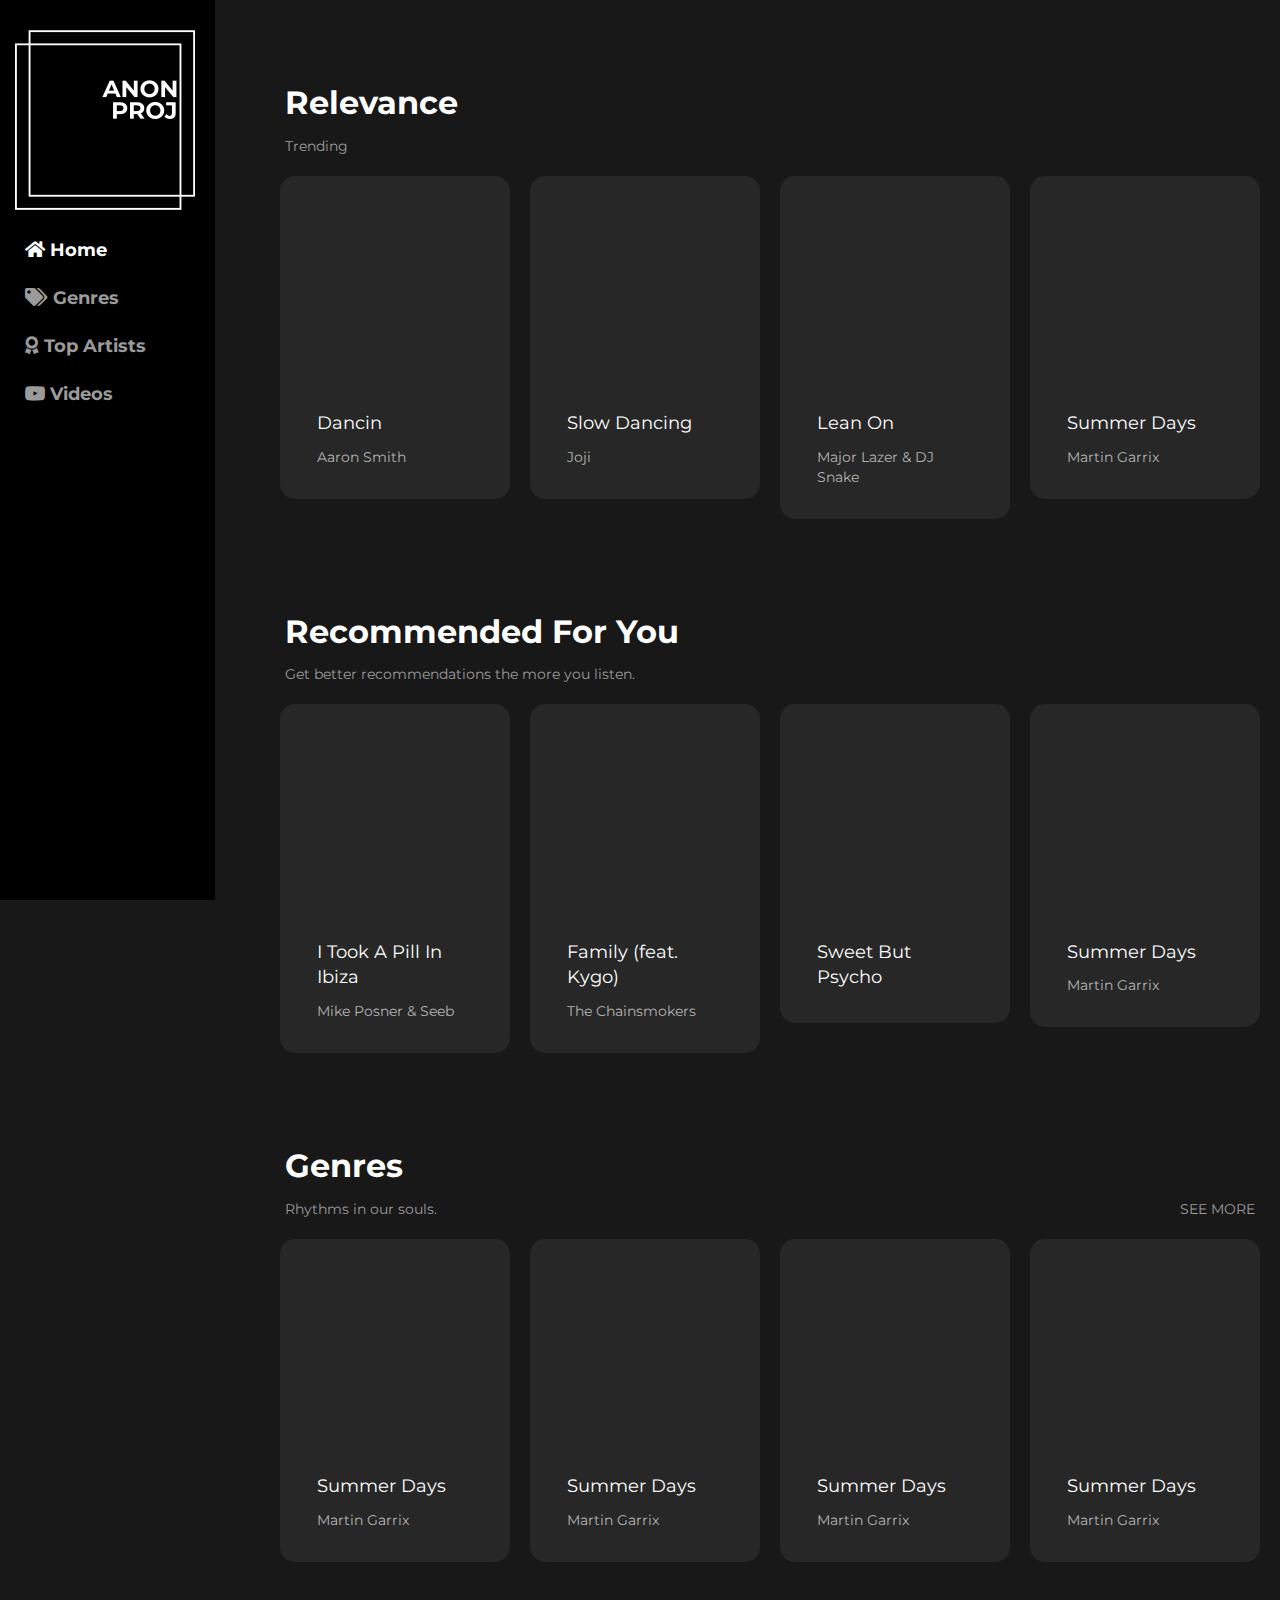
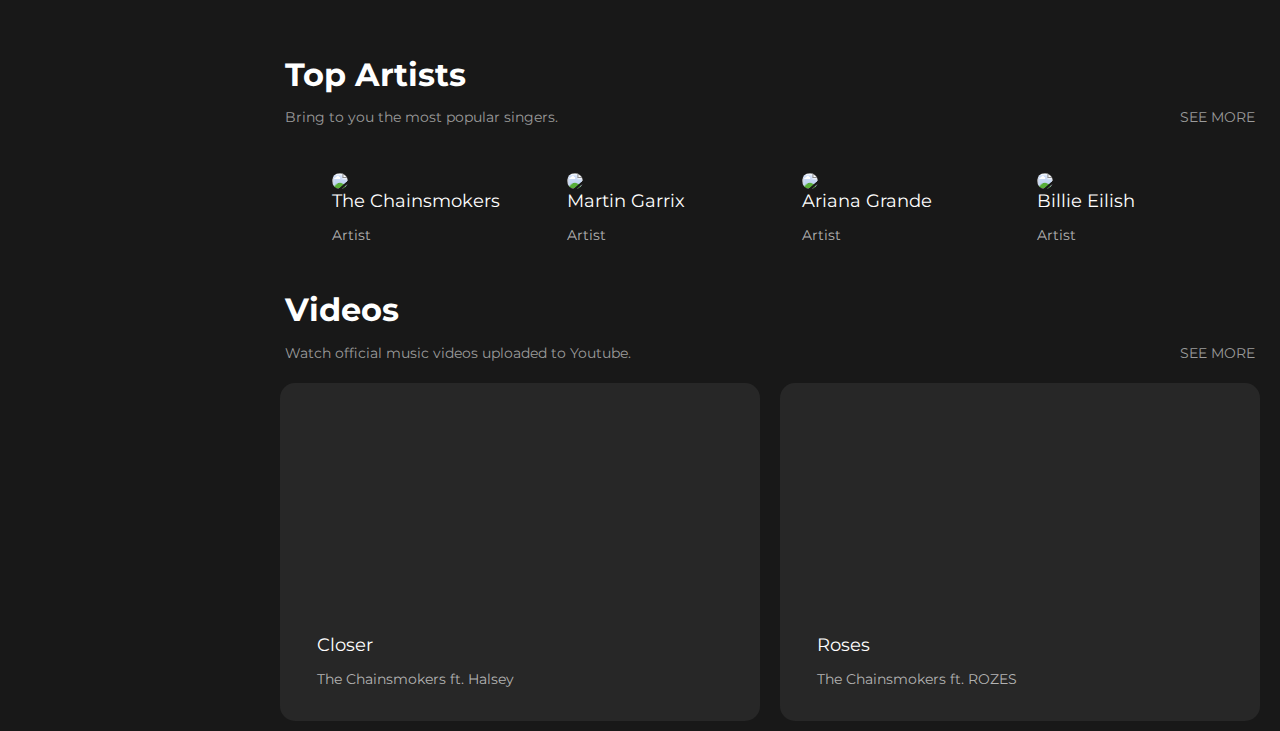
==== commit 1b932c11: "fd" ====
--- a/home.html
+++ b/home.html
@@ -27,23 +27,23 @@
         <div class="row" style=" overflow: hidden;">
             <div class="col-md-3 box" style="padding: 22px; height: 100%;background-color: #272727;border-radius: 15px;">
                 <div class="col-md-12">
-                    <iframe width="100%" height="208.25px" scrolling="no" frameborder="no" allow="autoplay" src="https://w.soundcloud.com/player/?url=https%3A//api.soundcloud.com/tracks/611175963&color=%23487e86&auto_play=false&hide_related=true&show_comments=false&show_user=false&show_reposts=false&show_teaser=false&visual=true"></iframe>
-                    <p style="color: #ffffff;  font-size: large;">Summer Days</p>
-                    <p style="color: #b3b3b3;">Martin Garrix</p>
+                    <iframe width="100%" height="208.25px" scrolling="no" frameborder="no" allow="autoplay" src="https://w.soundcloud.com/player/?url=https%3A//api.soundcloud.com/tracks/84118776&color=%23487e86&auto_play=false&hide_related=true&show_comments=false&show_user=false&show_reposts=false&show_teaser=false&visual=true"></iframe>
+                    <p style="color: #ffffff;  font-size: large;">Dancin</p>
+                    <p style="color: #b3b3b3;">Aaron Smith</p>
                 </div>
              </div>
             <div class="col-md-3 box" style="padding: 22px; height: 100%;background-color: #272727;border-radius: 15px;">
                 <div class="col-md-12">
-                    <iframe width="100%" height="208.25px" scrolling="no" frameborder="no" allow="autoplay" src="https://w.soundcloud.com/player/?url=https%3A//api.soundcloud.com/tracks/611175963&color=%23487e86&auto_play=false&hide_related=true&show_comments=false&show_user=false&show_reposts=false&show_teaser=false&visual=true"></iframe>
-                    <p style="color: #ffffff;  font-size: large;">Summer Days</p>
-                    <p style="color: #b3b3b3;">Martin Garrix</p>
+                    <iframe width="100%" height="208.25px" scrolling="no" frameborder="no" allow="autoplay" src="https://w.soundcloud.com/player/?url=https%3A//api.soundcloud.com/tracks/499967226&color=%23487e86&auto_play=false&hide_related=true&show_comments=false&show_user=false&show_reposts=false&show_teaser=false&visual=true"></iframe>
+                    <p style="color: #ffffff;  font-size: large;">Slow Dancing</p>
+                    <p style="color: #b3b3b3;">Joji</p>
                 </div>
             </div>
             <div class="col-md-3 box" style="padding: 22px; height: 100%;background-color: #272727;border-radius: 15px;">
                 <div class="col-md-12">
-                    <iframe width="100%" height="208.25px" scrolling="no" frameborder="no" allow="autoplay" src="https://w.soundcloud.com/player/?url=https%3A//api.soundcloud.com/tracks/611175963&color=%23487e86&auto_play=false&hide_related=true&show_comments=false&show_user=false&show_reposts=false&show_teaser=false&visual=true"></iframe>
-                    <p style="color: #ffffff;  font-size: large;">Summer Days</p>
-                     <p style="color: #b3b3b3;">Martin Garrix</p>
+                    <iframe width="100%" height="208.25px" scrolling="no" frameborder="no" allow="autoplay" src="https://w.soundcloud.com/player/?url=https%3A//api.soundcloud.com/tracks/193781466&color=%23487e86&auto_play=false&hide_related=true&show_comments=false&show_user=false&show_reposts=false&show_teaser=false&visual=true"></iframe>
+                    <p style="color: #ffffff;  font-size: large;">Lean On</p>
+                     <p style="color: #b3b3b3;">Major Lazer & DJ Snake</p>
                 </div>
             </div>
             <div class="col-md-3 box" style="padding: 22px; height: 100%;background-color: #272727;border-radius: 15px;">
@@ -61,28 +61,28 @@
     <div class="row" style=" overflow: hidden;">
         <div class="col-md-3 box" style="padding: 22px; height: 100%;background-color: #272727;border-radius: 15px;">
             <div class="col-md-12">
-                <iframe width="100%" height="208.25px" scrolling="no" frameborder="no" allow="autoplay" src="https://w.soundcloud.com/player/?url=https%3A//api.soundcloud.com/tracks/611175963&color=%23487e86&auto_play=false&hide_related=true&show_comments=false&show_user=false&show_reposts=false&show_teaser=false&visual=true"></iframe>
-                <p style="color: #ffffff;  font-size: large;">Summer Days</p>
-                <p style="color: #b3b3b3;">Martin Garrix</p>
+                <iframe width="100%" height="208.25px" scrolling="no" frameborder="no" allow="autoplay" src="https://w.soundcloud.com/player/?url=https%3A//api.soundcloud.com/tracks/260013482&color=%23487e86&auto_play=false&hide_related=true&show_comments=false&show_user=false&show_reposts=false&show_teaser=false&visual=true"></iframe>
+                <p style="color: #ffffff;  font-size: large;">I Took A Pill In Ibiza</p>
+                <p style="color: #b3b3b3;">Mike Posner & Seeb</p>
             </div>
         </div>
         <div class="col-md-3 box" style="padding: 22px; height: 100%;background-color: #272727;border-radius: 15px;">
             <div class="col-md-12">
-                <iframe width="100%" height="208.25px" scrolling="no" frameborder="no" allow="autoplay" src="https://w.soundcloud.com/player/?url=https%3A//api.soundcloud.com/tracks/611175963&color=%23487e86&auto_play=false&hide_related=true&show_comments=false&show_user=false&show_reposts=false&show_teaser=false&visual=true"></iframe>
-                <p style="color: #ffffff;  font-size: large;">Summer Days</p>
-                <p style="color: #b3b3b3;">Martin Garrix</p>
+                <iframe width="100%" height="208.25px" scrolling="no" frameborder="no" allow="autoplay" src="https://w.soundcloud.com/player/?url=https%3A//api.soundcloud.com/tracks/723943714&color=%23487e86&auto_play=false&hide_related=true&show_comments=false&show_user=false&show_reposts=false&show_teaser=false&visual=true"></iframe>
+                <p style="color: #ffffff;  font-size: large;">Family (feat. Kygo)</p>
+                <p style="color: #b3b3b3;">The Chainsmokers</p>
             </div>
         </div>
         <div class="col-md-3 box" style="padding: 22px; height: 100%;background-color: #272727;border-radius: 15px;">
             <div class="col-md-12">
-                <iframe width="100%" height="208.25px" scrolling="no" frameborder="no" allow="autoplay" src="https://w.soundcloud.com/player/?url=https%3A//api.soundcloud.com/tracks/611175963&color=%23487e86&auto_play=false&hide_related=true&show_comments=false&show_user=false&show_reposts=false&show_teaser=false&visual=true"></iframe>
-                <p style="color: #ffffff;  font-size: large;">Summer Days</p>
-                <p style="color: #b3b3b3;">Martin Garrix</p>
+                <iframe width="100%" height="208.25px" scrolling="no" frameborder="no" allow="autoplay" src="https://w.soundcloud.com/player/?url=https%3A//api.soundcloud.com/tracks/486495918&color=%23487e86&auto_play=false&hide_related=true&show_comments=false&show_user=false&show_reposts=false&show_teaser=false&visual=true"></iframe>
+                <p style="color: #ffffff;  font-size: large;">Sweet But Psycho</p>
+                <p style="color: #b3b3b3;"></p>
             </div>
         </div>
         <div class="col-md-3 box" style="padding: 22px; height: 100%;background-color: #272727;border-radius: 15px;">
             <div class="col-md-12">
-                <iframe width="100%" height="208.25px" scrolling="no" frameborder="no" allow="autoplay" src="https://w.soundcloud.com/player/?url=https%3A//api.soundcloud.com/tracks/611175963&color=%23487e86&auto_play=false&hide_related=true&show_comments=false&show_user=false&show_reposts=false&show_teaser=false&visual=true"></iframe>
+                <iframe width="100%" height="208.25px" scrolling="no" frameborder="no" allow="autoplay" src="https://w.soundcloud.com/player/?url=https%3A//api.soundcloud.com/tracks/578933490&color=%23487e86&auto_play=false&hide_related=true&show_comments=false&show_user=false&show_reposts=false&show_teaser=false&visual=true"></iframe>
                 <p style="color: #ffffff;  font-size: large;">Summer Days</p>
                 <p style="color: #b3b3b3;">Martin Garrix</p>
             </div>
@@ -96,28 +96,28 @@
     <div class="row" style=" overflow: hidden;">
         <div class="col-md-3 box" style="padding: 22px; height: 100%;background-color: #272727;border-radius: 15px;">
             <div class="col-md-12">
-                <iframe width="100%" height="208.25px" scrolling="no" frameborder="no" allow="autoplay" src="https://w.soundcloud.com/player/?url=https%3A//api.soundcloud.com/tracks/611175963&color=%23487e86&auto_play=false&hide_related=true&show_comments=false&show_user=false&show_reposts=false&show_teaser=false&visual=true"></iframe>
+                <iframe width="100%" height="208.25px" scrolling="no" frameborder="no" allow="autoplay" src="https://w.soundcloud.com/player/?url=https%3A//api.soundcloud.com/tracks/597146499&color=%23487e86&auto_play=false&hide_related=true&show_comments=false&show_user=false&show_reposts=false&show_teaser=false&visual=true"></iframe>
                 <p style="color: #ffffff;  font-size: large;">Summer Days</p>
                 <p style="color: #b3b3b3;">Martin Garrix</p>
             </div>
         </div>
         <div class="col-md-3 box" style="padding: 22px; height: 100%;background-color: #272727;border-radius: 15px;">
             <div class="col-md-12">
-                <iframe width="100%" height="208.25px" scrolling="no" frameborder="no" allow="autoplay" src="https://w.soundcloud.com/player/?url=https%3A//api.soundcloud.com/tracks/611175963&color=%23487e86&auto_play=false&hide_related=true&show_comments=false&show_user=false&show_reposts=false&show_teaser=false&visual=true"></iframe>
+                <iframe width="100%" height="208.25px" scrolling="no" frameborder="no" allow="autoplay" src="https://w.soundcloud.com/player/?url=https%3A//api.soundcloud.com/tracks/539018871&color=%23487e86&auto_play=false&hide_related=true&show_comments=false&show_user=false&show_reposts=false&show_teaser=false&visual=true"></iframe>
                 <p style="color: #ffffff;  font-size: large;">Summer Days</p>
                 <p style="color: #b3b3b3;">Martin Garrix</p>
             </div>
         </div>
         <div class="col-md-3 box" style="padding: 22px; height: 100%;background-color: #272727;border-radius: 15px;">
             <div class="col-md-12">
-                <iframe width="100%" height="208.25px" scrolling="no" frameborder="no" allow="autoplay" src="https://w.soundcloud.com/player/?url=https%3A//api.soundcloud.com/tracks/611175963&color=%23487e86&auto_play=false&hide_related=true&show_comments=false&show_user=false&show_reposts=false&show_teaser=false&visual=true"></iframe>
+                <iframe width="100%" height="208.25px" scrolling="no" frameborder="no" allow="autoplay" src="https://w.soundcloud.com/player/?url=https%3A//api.soundcloud.com/tracks/661420877&color=%23487e86&auto_play=false&hide_related=true&show_comments=false&show_user=false&show_reposts=false&show_teaser=false&visual=true"></iframe>
                 <p style="color: #ffffff;  font-size: large;">Summer Days</p>
                 <p style="color: #b3b3b3;">Martin Garrix</p>
             </div>
         </div>
         <div class="col-md-3 box" style="padding: 22px; height: 100%;background-color: #272727;border-radius: 15px;">
             <div class="col-md-12">
-                <iframe width="100%" height="208.25px" scrolling="no" frameborder="no" allow="autoplay" src="https://w.soundcloud.com/player/?url=https%3A//api.soundcloud.com/tracks/611175963&color=%23487e86&auto_play=false&hide_related=true&show_comments=false&show_user=false&show_reposts=false&show_teaser=false&visual=true"></iframe>
+                <iframe width="100%" height="208.25px" scrolling="no" frameborder="no" allow="autoplay" src="https://w.soundcloud.com/player/?url=https%3A//api.soundcloud.com/tracks/285701757&color=%23487e86&auto_play=false&hide_related=true&show_comments=false&show_user=false&show_reposts=false&show_teaser=false&visual=true"></iframe>
                 <p style="color: #ffffff;  font-size: large;">Summer Days</p>
                 <p style="color: #b3b3b3;">Martin Garrix</p>
             </div>
@@ -128,7 +128,8 @@
             <p class="headerl">Top Artists</p>
             <a class="seeall" href="http://anonproject.herokuapp.com/topartists.html">SEE MORE</a>
             <p class="infol">Bring to you the most popular singers.</p>
-            <div class="col-md-12 col-xs-12 col-sm-12 col-lg-12" style="border-radius: 15px; overflow: hidden;">
+            <div class="col-md-12 col-xs-12 col-sm-12 col-lg-12" style="border-radius: 15px; overflow: hidden;
+">
                 <div class="col-md-3 col-xs-3 col-sm-3 col-lg-3 box" style="padding: 22px; height: 100%; overflow: hidden;">
                     <a href="#"><img style="border-radius: 100%; height: auto; width: 100%" src="https://yt3.ggpht.com/a/AGF-l7-l-6j1IgUYneu_oeKHXN7ndtdLslaklRed3g=s288-c-k-c0xffffffff-no-rj-mo"/></a>
                     <p style="color: #ffffff;  font-size: large;">The Chainsmokers</p>
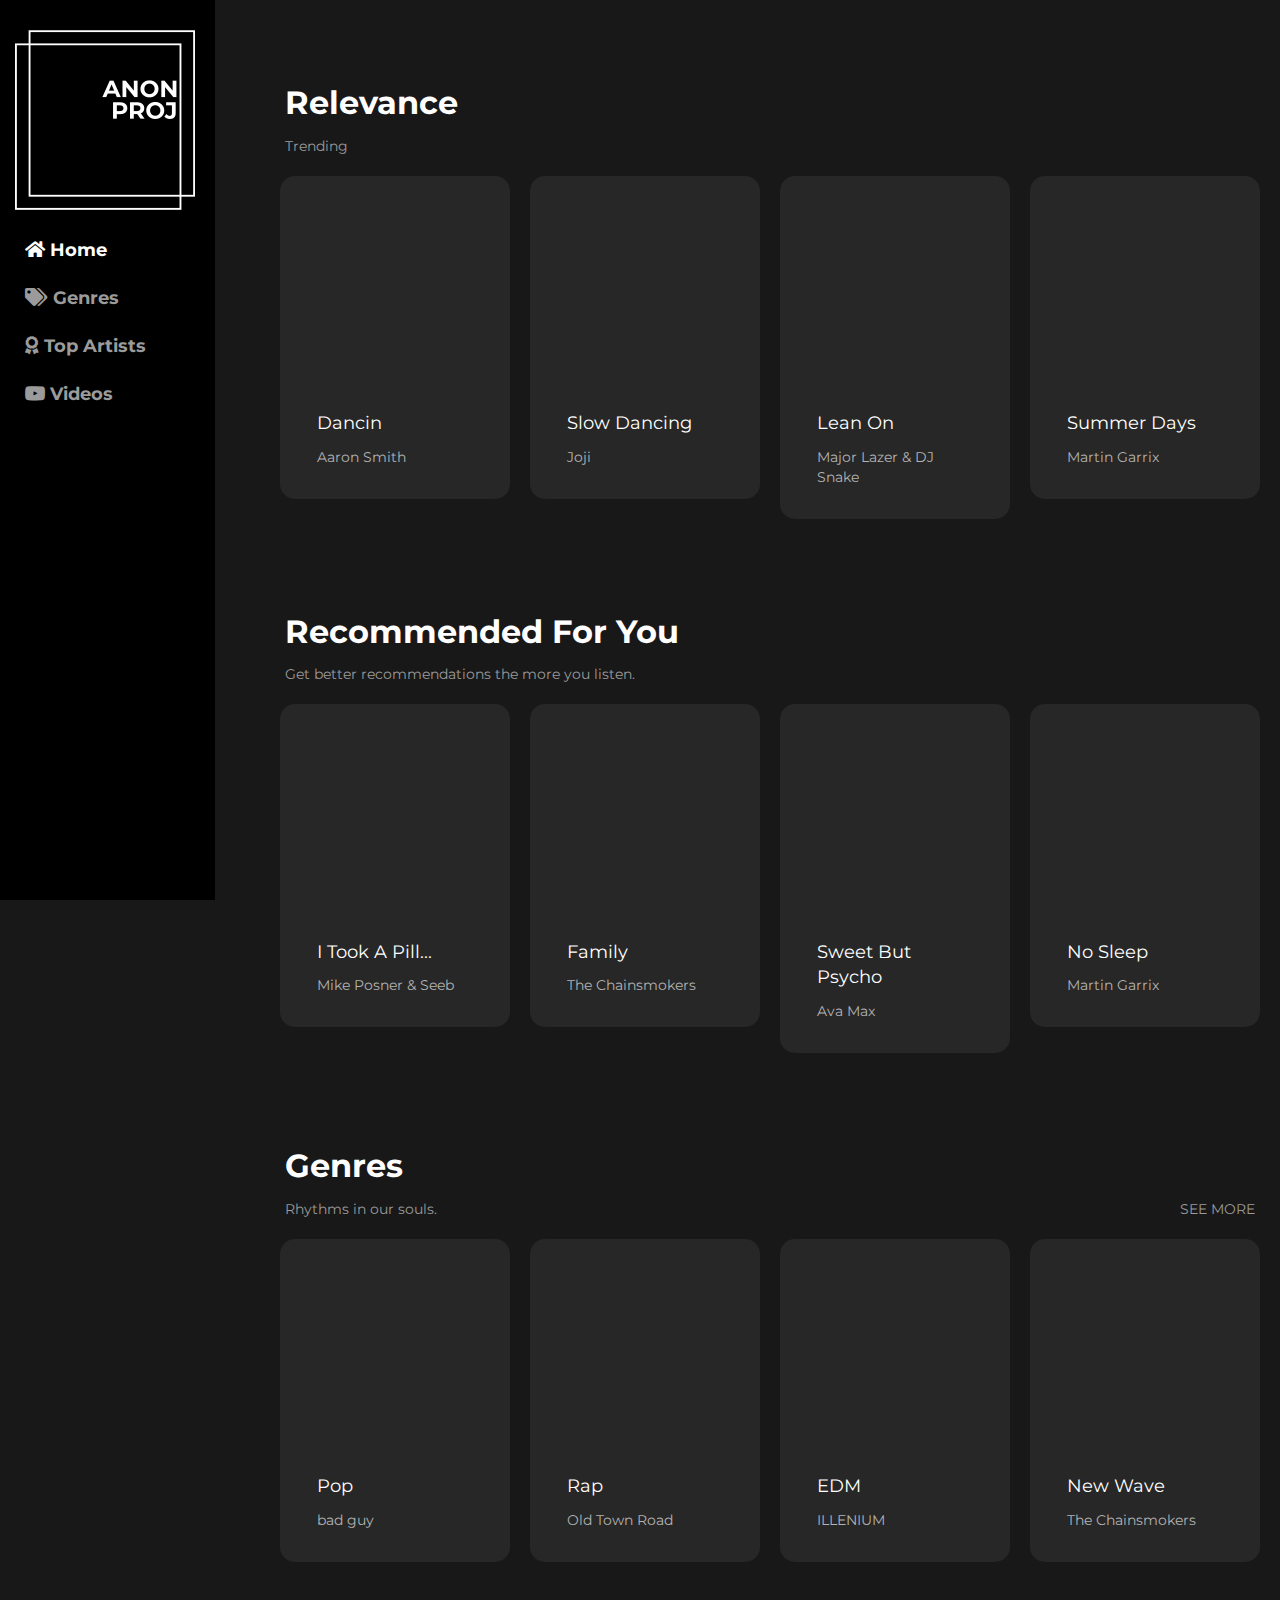
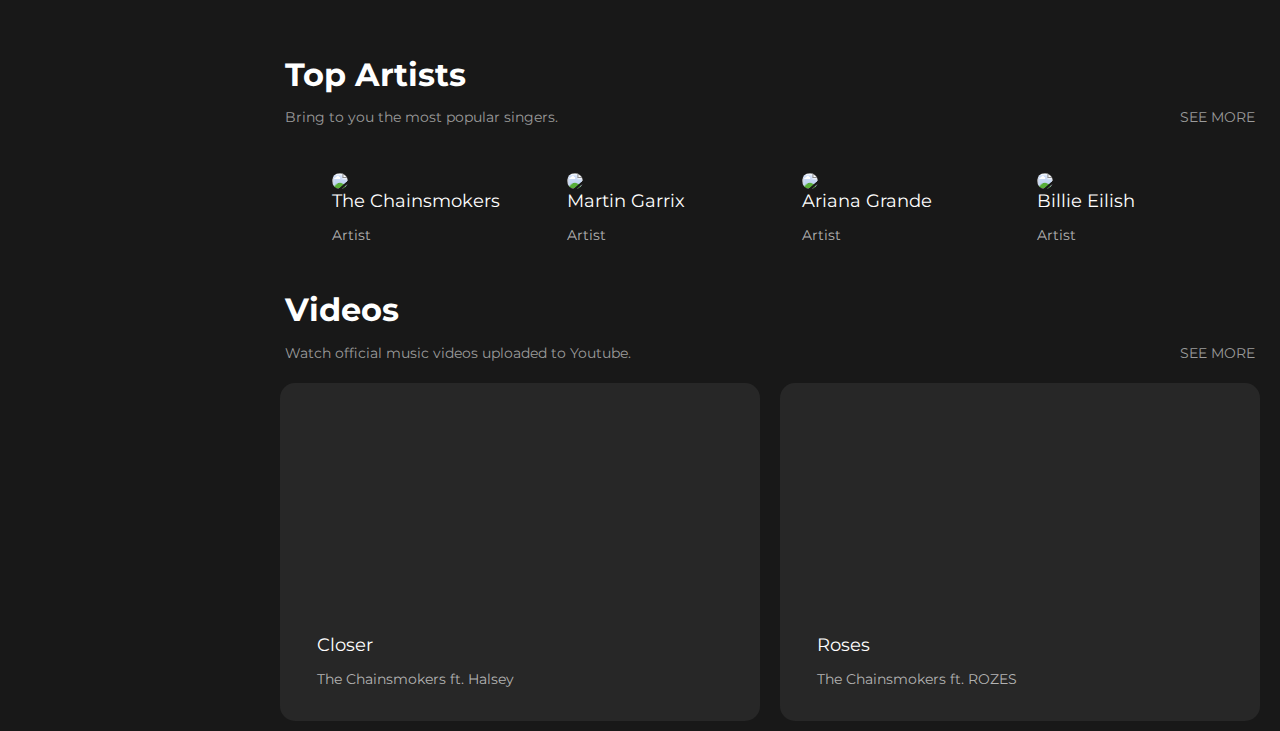
==== commit 23569cce: "ds" ====
--- a/home.html
+++ b/home.html
@@ -62,14 +62,14 @@
         <div class="col-md-3 box" style="padding: 22px; height: 100%;background-color: #272727;border-radius: 15px;">
             <div class="col-md-12">
                 <iframe width="100%" height="208.25px" scrolling="no" frameborder="no" allow="autoplay" src="https://w.soundcloud.com/player/?url=https%3A//api.soundcloud.com/tracks/260013482&color=%23487e86&auto_play=false&hide_related=true&show_comments=false&show_user=false&show_reposts=false&show_teaser=false&visual=true"></iframe>
-                <p style="color: #ffffff;  font-size: large;">I Took A Pill In Ibiza</p>
+                <p style="color: #ffffff;  font-size: large;">I Took A Pill...</p>
                 <p style="color: #b3b3b3;">Mike Posner & Seeb</p>
             </div>
         </div>
         <div class="col-md-3 box" style="padding: 22px; height: 100%;background-color: #272727;border-radius: 15px;">
             <div class="col-md-12">
                 <iframe width="100%" height="208.25px" scrolling="no" frameborder="no" allow="autoplay" src="https://w.soundcloud.com/player/?url=https%3A//api.soundcloud.com/tracks/723943714&color=%23487e86&auto_play=false&hide_related=true&show_comments=false&show_user=false&show_reposts=false&show_teaser=false&visual=true"></iframe>
-                <p style="color: #ffffff;  font-size: large;">Family (feat. Kygo)</p>
+                <p style="color: #ffffff;  font-size: large;">Family</p>
                 <p style="color: #b3b3b3;">The Chainsmokers</p>
             </div>
         </div>
@@ -77,13 +77,13 @@
             <div class="col-md-12">
                 <iframe width="100%" height="208.25px" scrolling="no" frameborder="no" allow="autoplay" src="https://w.soundcloud.com/player/?url=https%3A//api.soundcloud.com/tracks/486495918&color=%23487e86&auto_play=false&hide_related=true&show_comments=false&show_user=false&show_reposts=false&show_teaser=false&visual=true"></iframe>
                 <p style="color: #ffffff;  font-size: large;">Sweet But Psycho</p>
-                <p style="color: #b3b3b3;"></p>
+                <p style="color: #b3b3b3;">Ava Max</p>
             </div>
         </div>
         <div class="col-md-3 box" style="padding: 22px; height: 100%;background-color: #272727;border-radius: 15px;">
             <div class="col-md-12">
                 <iframe width="100%" height="208.25px" scrolling="no" frameborder="no" allow="autoplay" src="https://w.soundcloud.com/player/?url=https%3A//api.soundcloud.com/tracks/578933490&color=%23487e86&auto_play=false&hide_related=true&show_comments=false&show_user=false&show_reposts=false&show_teaser=false&visual=true"></iframe>
-                <p style="color: #ffffff;  font-size: large;">Summer Days</p>
+                <p style="color: #ffffff;  font-size: large;">No Sleep</p>
                 <p style="color: #b3b3b3;">Martin Garrix</p>
             </div>
         </div>
@@ -97,29 +97,29 @@
         <div class="col-md-3 box" style="padding: 22px; height: 100%;background-color: #272727;border-radius: 15px;">
             <div class="col-md-12">
                 <iframe width="100%" height="208.25px" scrolling="no" frameborder="no" allow="autoplay" src="https://w.soundcloud.com/player/?url=https%3A//api.soundcloud.com/tracks/597146499&color=%23487e86&auto_play=false&hide_related=true&show_comments=false&show_user=false&show_reposts=false&show_teaser=false&visual=true"></iframe>
-                <p style="color: #ffffff;  font-size: large;">Summer Days</p>
-                <p style="color: #b3b3b3;">Martin Garrix</p>
+                <p style="color: #ffffff;  font-size: large;">Pop</p>
+                <p style="color: #b3b3b3;">bad guy</p>
             </div>
         </div>
         <div class="col-md-3 box" style="padding: 22px; height: 100%;background-color: #272727;border-radius: 15px;">
             <div class="col-md-12">
                 <iframe width="100%" height="208.25px" scrolling="no" frameborder="no" allow="autoplay" src="https://w.soundcloud.com/player/?url=https%3A//api.soundcloud.com/tracks/539018871&color=%23487e86&auto_play=false&hide_related=true&show_comments=false&show_user=false&show_reposts=false&show_teaser=false&visual=true"></iframe>
-                <p style="color: #ffffff;  font-size: large;">Summer Days</p>
-                <p style="color: #b3b3b3;">Martin Garrix</p>
+                <p style="color: #ffffff;  font-size: large;">Rap</p>
+                <p style="color: #b3b3b3;">Old Town Road</p>
             </div>
         </div>
         <div class="col-md-3 box" style="padding: 22px; height: 100%;background-color: #272727;border-radius: 15px;">
             <div class="col-md-12">
                 <iframe width="100%" height="208.25px" scrolling="no" frameborder="no" allow="autoplay" src="https://w.soundcloud.com/player/?url=https%3A//api.soundcloud.com/tracks/661420877&color=%23487e86&auto_play=false&hide_related=true&show_comments=false&show_user=false&show_reposts=false&show_teaser=false&visual=true"></iframe>
-                <p style="color: #ffffff;  font-size: large;">Summer Days</p>
-                <p style="color: #b3b3b3;">Martin Garrix</p>
+                <p style="color: #ffffff;  font-size: large;">EDM</p>
+                <p style="color: #b3b3b3;">ILLENIUM</p>
             </div>
         </div>
         <div class="col-md-3 box" style="padding: 22px; height: 100%;background-color: #272727;border-radius: 15px;">
             <div class="col-md-12">
                 <iframe width="100%" height="208.25px" scrolling="no" frameborder="no" allow="autoplay" src="https://w.soundcloud.com/player/?url=https%3A//api.soundcloud.com/tracks/285701757&color=%23487e86&auto_play=false&hide_related=true&show_comments=false&show_user=false&show_reposts=false&show_teaser=false&visual=true"></iframe>
-                <p style="color: #ffffff;  font-size: large;">Summer Days</p>
-                <p style="color: #b3b3b3;">Martin Garrix</p>
+                <p style="color: #ffffff;  font-size: large;">New Wave</p>
+                <p style="color: #b3b3b3;">The Chainsmokers</p>
             </div>
         </div>
     </div>
